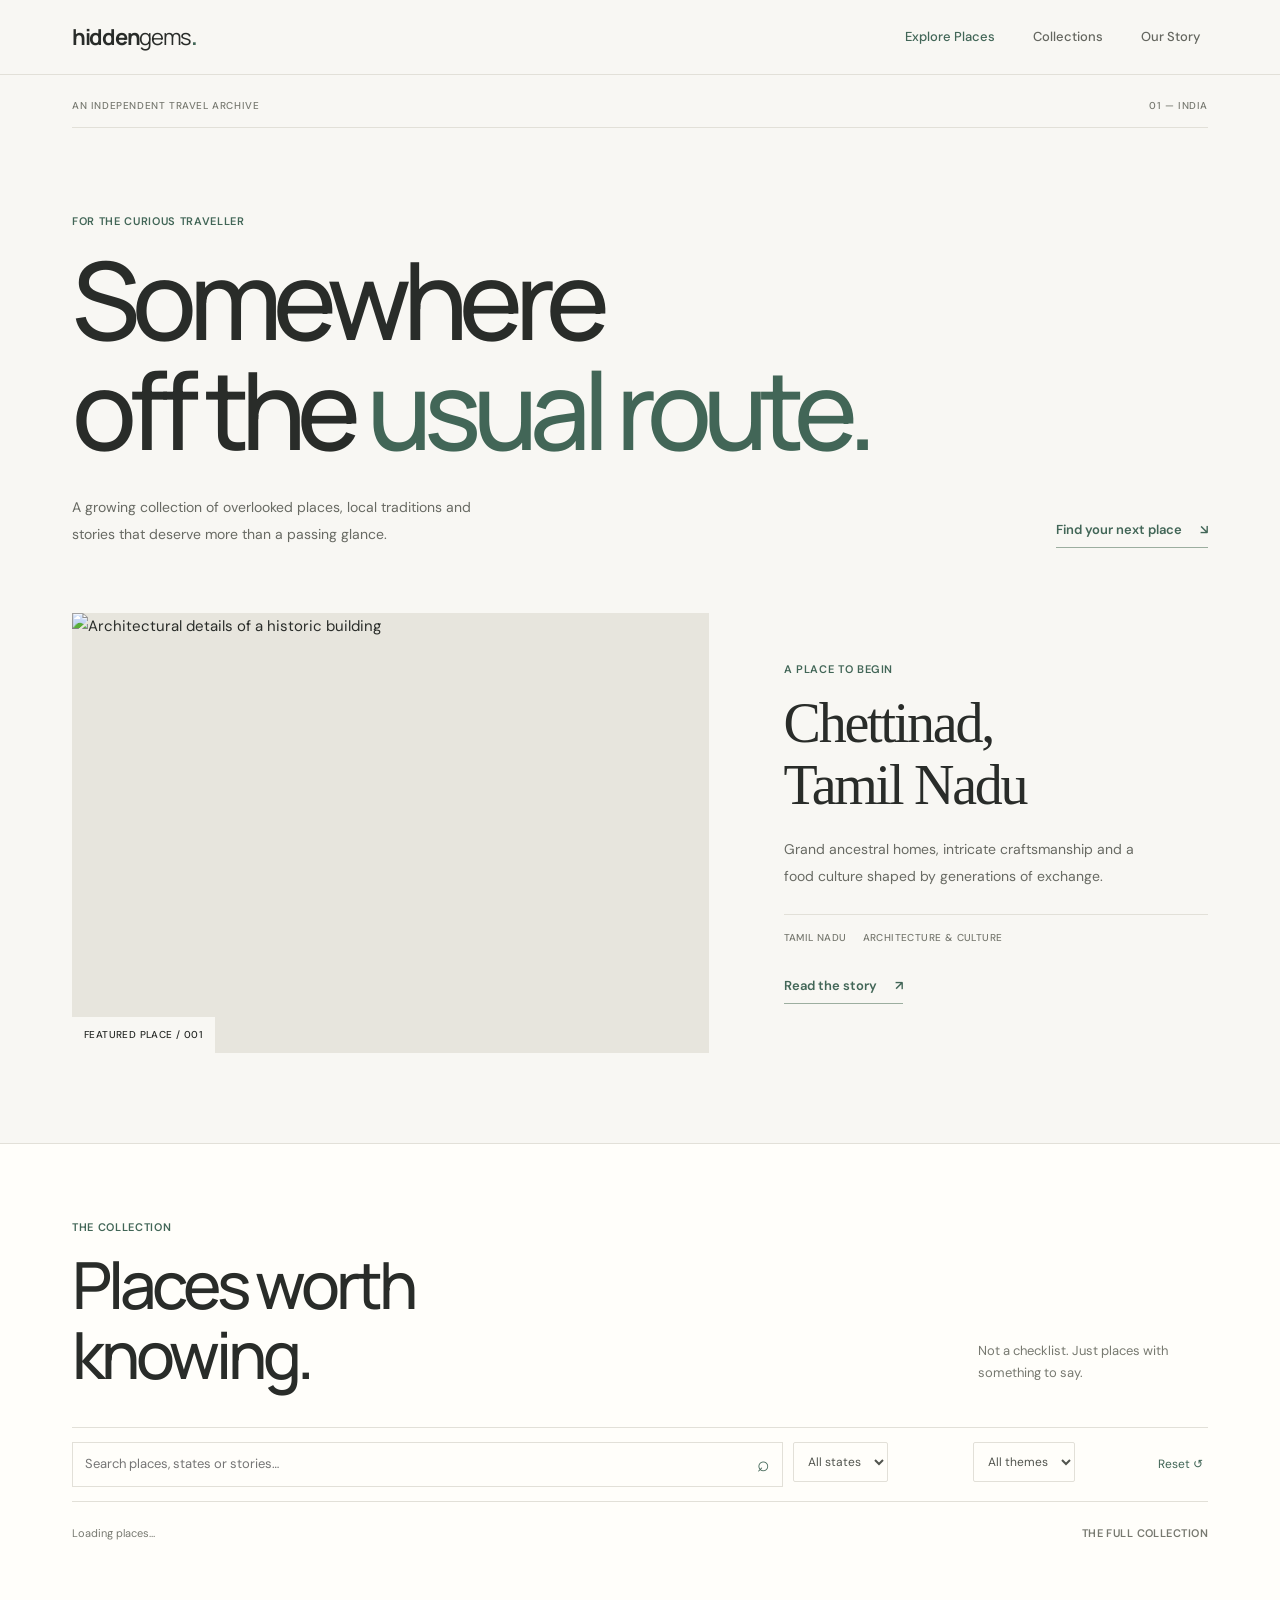
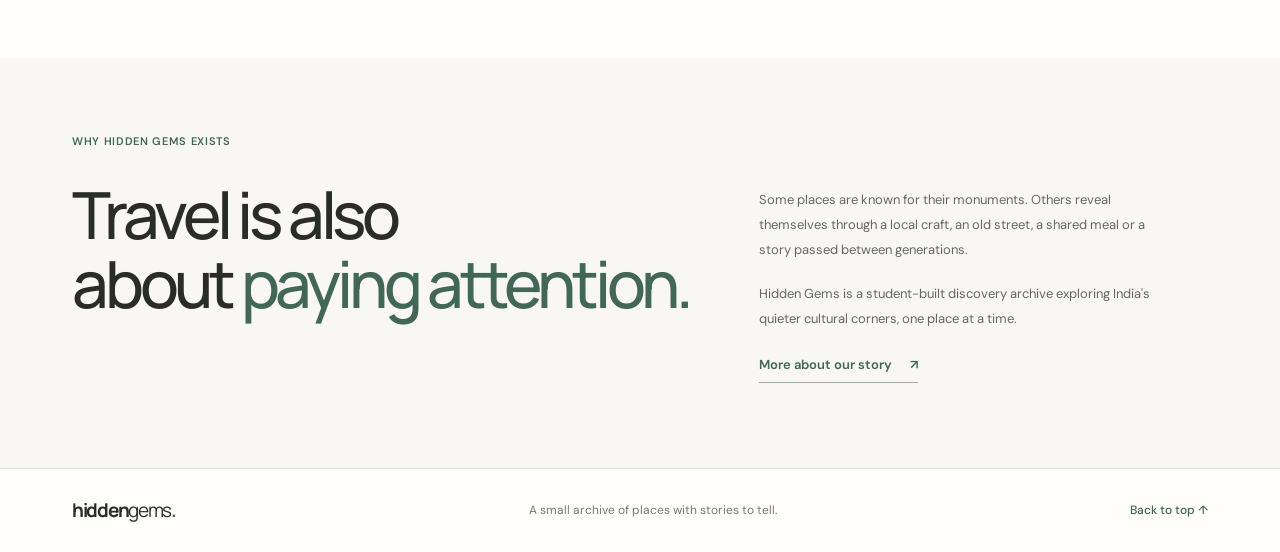
==== index.html @ 01dba29a "Initial commit" ====
<!DOCTYPE html>
<html lang="en">

<head>
    <meta charset="UTF-8">
    <meta name="viewport" content="width=device-width, initial-scale=1">
    <meta name="theme-color" content="#f7f7f4">

    <title>Hidden Gems — Places Worth Finding</title>
    <meta name="description" content="Discover lesser-known destinations, local traditions and cultural stories across India.">

    <!-- Bootstrap -->
    <link href="https://cdn.jsdelivr.net/npm/bootstrap@5.3.3/dist/css/bootstrap.min.css" rel="stylesheet">

    <!-- Fonts -->
    <link rel="preconnect" href="https://fonts.googleapis.com">
    <link rel="preconnect" href="https://fonts.gstatic.com" crossorigin>
    <link href="https://fonts.googleapis.com/css2?family=DM+Sans:wght@400;500;600;700&family=Manrope:wght@400;500;600;700;800&display=swap" rel="stylesheet">

    <!-- Custom CSS -->
    <link rel="stylesheet" href="style.css">
</head>

<body id="top">

    <!-- NAVBAR -->
    <header class="site-header">
        <nav class="navbar navbar-expand-lg">
            <div class="container site-container">

                <a class="navbar-brand" href="index.html" aria-label="Hidden Gems home">
          hidden<span>gems</span><i>.</i>
        </a>

                <button class="navbar-toggler" type="button" data-bs-toggle="collapse" data-bs-target="#mainNav" aria-controls="mainNav" aria-expanded="false" aria-label="Toggle navigation">

          <span class="navbar-toggler-icon"></span>
        </button>

                <div class="collapse navbar-collapse" id="mainNav">
                    <div class="navbar-nav ms-auto align-items-lg-center">

                        <a class="nav-link active" href="index.html" aria-current="page">
              Explore Places
            </a>

                        <a class="nav-link" href="collections.html">
              Collections
            </a>

                        <a class="nav-link" href="story.html">
              Our Story
            </a>

                    </div>
                </div>

            </div>
        </nav>
    </header>


    <main>

        <!-- HERO SECTION -->
        <section class="intro-section">
            <div class="container site-container">

                <div class="intro-topline">
                    <span>AN INDEPENDENT TRAVEL ARCHIVE</span>
                    <span>01 — INDIA</span>
                </div>

                <div class="intro-copy">

                    <p class="eyebrow">For the curious traveller</p>

                    <h1>
                        Somewhere<br> off the <span>usual route.</span>
                    </h1>

                    <div class="intro-bottom">

                        <p>
                            A growing collection of overlooked places, local traditions and stories that deserve more than a passing glance.
                        </p>

                        <a class="text-link" href="#explore">
              Find your next place
              <span aria-hidden="true">↘</span>
            </a>

                    </div>
                </div>

            </div>
        </section>


        <!-- FEATURED DESTINATION -->
        <section class="feature-section" aria-labelledby="featureHeading">
            <div class="container site-container">

                <div class="feature-layout">

                    <a href="#explore" class="feature-image-link" id="featureLink" aria-label="Read the featured destination story">

                        <img src="https://images.unsplash.com/photo-1518005020951-eccb494ad742?auto=format&fit=crop&w=1400&q=85" alt="Architectural details of a historic building" class="feature-image" id="featureImage">

                        <span class="image-index">
              FEATURED PLACE / 001
            </span>

                    </a>

                    <div class="feature-info">

                        <p class="eyebrow">A place to begin</p>

                        <h2 id="featureHeading">
                            Chettinad,<br> Tamil Nadu
                        </h2>

                        <p id="featureDescription">
                            Grand ancestral homes, intricate craftsmanship and a food culture shaped by generations of exchange.
                        </p>

                        <div class="feature-meta">
                            <span id="featureState">TAMIL NADU</span>
                            <span id="featureCategory">ARCHITECTURE &amp; CULTURE</span>
                        </div>

                        <button class="text-link feature-button" id="featureExploreBtn" type="button">

              Read the story
              <span aria-hidden="true">↗</span>

            </button>

                    </div>

                </div>

            </div>
        </section>


        <!-- EXPLORE PLACES -->
        <section class="explore-section" id="explore">
            <div class="container site-container">

                <div class="section-heading">

                    <div>
                        <p class="eyebrow">The collection</p>

                        <h2>
                            Places worth<br> knowing.
                        </h2>
                    </div>

                    <p class="section-aside">
                        Not a checklist. Just places with something to say.
                    </p>

                </div>


                <!-- SEARCH AND FILTERS -->
                <div class="filter-bar" aria-label="Filter destinations">

                    <div class="search-wrap">

                        <label class="visually-hidden" for="searchInput">
              Search destinations
            </label>

                        <input type="search" id="searchInput" placeholder="Search places, states or stories…" autocomplete="off">

                        <span aria-hidden="true">⌕</span>

                    </div>


                    <div>
                        <label class="visually-hidden" for="stateFilter">
              Filter by state
            </label>

                        <select id="stateFilter">
              <option value="">All states</option>
            </select>
                    </div>


                    <div>
                        <label class="visually-hidden" for="categoryFilter">
              Filter by category
            </label>

                        <select id="categoryFilter">
              <option value="">All themes</option>
            </select>
                    </div>


                    <button type="button" class="reset-button" id="resetFiltersBtn">

            Reset ↺

          </button>

                </div>


                <!-- RESULTS INFORMATION -->
                <div class="results-line">

                    <p id="resultsCount" aria-live="polite">
                        Loading places…
                    </p>

                    <p id="viewLabel">
                        THE FULL COLLECTION
                    </p>

                </div>


                <!-- DESTINATION CARDS ARE GENERATED BY JAVASCRIPT -->
                <div class="destination-grid" id="destinationGrid" aria-live="polite">
                </div>


                <!-- EMPTY SEARCH RESULTS -->
                <div class="empty-state" id="emptyState" hidden>

                    <p class="eyebrow">Nothing found</p>

                    <h3>Try another route.</h3>

                    <p>
                        Change your search or clear the filters to see more places.
                    </p>

                    <button type="button" class="text-link" id="emptyResetBtn">

            Show all places
            <span aria-hidden="true">↗</span>

          </button>

                </div>

            </div>
        </section>


        <!-- ABOUT THE PROJECT -->
        <section class="note-section" id="about">
            <div class="container site-container">

                <p class="eyebrow">Why Hidden Gems exists</p>

                <div class="note-layout">

                    <h2>
                        Travel is also<br> about <span>paying attention.</span>
                    </h2>

                    <div class="note-copy">

                        <p>
                            Some places are known for their monuments. Others reveal themselves through a local craft, an old street, a shared meal or a story passed between generations.
                        </p>

                        <p>
                            Hidden Gems is a student-built discovery archive exploring India's quieter cultural corners, one place at a time.
                        </p>

                        <a class="text-link" href="story.html">
              More about our story
              <span aria-hidden="true">↗</span>
            </a>

                    </div>

                </div>

            </div>
        </section>

    </main>


    <!-- FOOTER -->
    <footer class="site-footer">
        <div class="container site-container">

            <a class="navbar-brand" href="index.html">
        hidden<span>gems</span><i>.</i>
      </a>

            <p>
                A small archive of places with stories to tell.
            </p>

            <a href="#top" class="back-top">
        Back to top ↑
      </a>

        </div>
    </footer>


    <!-- DESTINATION STORY MODAL -->
    <div class="modal fade" id="storyModal" tabindex="-1" aria-labelledby="storyTitle" aria-hidden="true">

        <div class="modal-dialog modal-lg modal-dialog-centered modal-dialog-scrollable">

            <div class="modal-content story-modal">

                <div class="modal-header">

                    <span class="eyebrow">A closer look</span>

                    <button type="button" class="btn-close" data-bs-dismiss="modal" aria-label="Close">
          </button>

                </div>

                <div class="modal-body" id="storyModalBody">
                    <!-- Story content is inserted by script.js -->
                </div>

            </div>

        </div>

    </div>


    <!-- BOOTSTRAP JAVASCRIPT -->
    <script src="https://cdn.jsdelivr.net/npm/bootstrap@5.3.3/dist/js/bootstrap.bundle.min.js"></script>

    <!-- CUSTOM JAVASCRIPT -->
    <script src="script.js"></script>

</body>

</html>
---- style.css ----
:root {
    --paper: #f8f7f3;
    --white: #fffefa;
    --ink: #292c29;
    --muted: #777970;
    --line: #e2e0d8;
    --accent: #426657;
    --accent-light: #e8eee8;
    --serif: Georgia, "Times New Roman", serif;
    --sans: "DM Sans", Arial, sans-serif;
    --display: "Manrope", Arial, sans-serif;
}

* {
    box-sizing: border-box;
}

html {
    scroll-behavior: smooth;
    scroll-padding-top: 80px;
}

body {
    margin: 0;
    background: var(--paper);
    color: var(--ink);
    font-family: var(--sans);
    font-size: 15px;
    line-height: 1.75;
    -webkit-font-smoothing: antialiased;
}

a {
    color: inherit;
    text-decoration: none;
}

button,
input,
select {
    font: inherit;
}

button {
    color: inherit;
}

.site-container {
    max-width: 1160px;
}


/* Navigation */

.site-header {
    background: var(--paper);
    border-bottom: 1px solid var(--line);
}

.navbar {
    min-height: 74px;
    padding: 12px 0;
}

.navbar-brand {
    color: var(--ink);
    font-family: var(--display);
    font-size: 22px;
    font-weight: 700;
    letter-spacing: -1.3px;
}

.navbar-brand span {
    font-weight: 400;
}

.navbar-brand i {
    color: var(--accent);
    font-style: normal;
}

.navbar-nav {
    gap: 22px;
}

.nav-link {
    color: #64665f;
    font-size: 13px;
    font-weight: 500;
    transition: color 180ms ease;
}

.nav-link:hover,
.nav-link:focus,
.navbar-nav .nav-link.active {
    color: var(--accent);
}

.navbar-toggler {
    border: 1px solid var(--line);
    border-radius: 3px;
}

.navbar-toggler:focus {
    box-shadow: 0 0 0 2px var(--accent-light);
}


/* Small section labels */

.eyebrow {
    margin-bottom: 15px;
    color: var(--accent);
    font-size: 11px;
    font-weight: 600;
    letter-spacing: 0.06em;
    line-height: 1.5;
    text-transform: uppercase;
}

.intro-topline,
.note-footer {
    display: flex;
    justify-content: space-between;
    gap: 20px;
    padding-bottom: 12px;
    border-bottom: 1px solid var(--line);
    color: var(--muted);
    font-size: 10px;
    font-weight: 500;
    letter-spacing: 0.06em;
}


/* Home page intro */

.intro-section {
    padding: 22px 0 65px;
}

.intro-copy {
    padding-top: clamp(45px, 7vw, 85px);
}

.intro-copy h1 {
    max-width: 1000px;
    margin: 0;
    font-family: var(--display);
    font-size: clamp(52px, 8.8vw, 108px);
    font-weight: 500;
    letter-spacing: -0.075em;
    line-height: 1.02;
}

.intro-copy h1 span,
.collection-hero h1 span,
.story-hero h1 span {
    color: var(--accent);
}

.intro-bottom {
    display: flex;
    align-items: end;
    justify-content: space-between;
    gap: 32px;
    margin-top: 30px;
}

.intro-bottom p {
    max-width: 410px;
    margin: 0;
    color: #686a63;
    font-size: 14px;
    line-height: 1.9;
}


/* Underlined text links */

.text-link {
    display: inline-flex;
    align-items: center;
    justify-content: space-between;
    gap: 18px;
    width: fit-content;
    padding: 0 0 5px;
    border: 0;
    border-bottom: 1px solid #9cae9f;
    background: transparent;
    color: var(--accent);
    font-size: 13px;
    font-weight: 600;
    cursor: pointer;
    transition: gap 180ms ease, color 180ms ease;
}

.text-link:hover {
    gap: 24px;
    color: var(--ink);
}


/* Featured destination */

.feature-section {
    padding: 0 0 90px;
}

.feature-layout {
    display: grid;
    grid-template-columns: 1.2fr 0.8fr;
    align-items: center;
    gap: clamp(30px, 6vw, 75px);
}

.feature-image-link {
    position: relative;
    display: block;
    overflow: hidden;
    background: #e7e5dd;
}

.feature-image {
    display: block;
    width: 100%;
    height: 440px;
    object-fit: cover;
    transition: transform 450ms ease;
}

.feature-image-link:hover .feature-image {
    transform: scale(1.025);
}

.image-index {
    position: absolute;
    bottom: 0;
    left: 0;
    padding: 9px 12px;
    background: var(--paper);
    color: var(--ink);
    font-size: 10px;
    font-weight: 500;
    letter-spacing: 0.04em;
}

.feature-info {
    padding: 15px 0;
}

.feature-info h2 {
    margin: 0 0 20px;
    font-family: var(--serif);
    font-size: clamp(38px, 4.5vw, 56px);
    font-weight: 400;
    letter-spacing: -0.04em;
    line-height: 1.1;
}

.feature-info>p:not(.eyebrow) {
    max-width: 360px;
    margin-bottom: 25px;
    color: #686a63;
    font-size: 14px;
    line-height: 1.9;
}

.feature-meta {
    display: flex;
    flex-wrap: wrap;
    gap: 10px 16px;
    margin-bottom: 25px;
    padding-top: 14px;
    border-top: 1px solid var(--line);
    color: var(--muted);
    font-size: 10px;
    font-weight: 500;
    letter-spacing: 0.04em;
}


/* Destination list */

.explore-section {
    padding: 75px 0 90px;
    border-top: 1px solid var(--line);
    background: var(--white);
}

.section-heading {
    display: flex;
    align-items: end;
    justify-content: space-between;
    gap: 25px;
    margin-bottom: 38px;
}

.section-heading h2,
.note-layout h2 {
    margin: 0;
    font-family: var(--display);
    font-size: clamp(40px, 5.8vw, 65px);
    font-weight: 500;
    letter-spacing: -0.065em;
    line-height: 1.07;
}

.section-aside {
    max-width: 230px;
    margin: 0 0 5px;
    color: var(--muted);
    font-size: 13px;
    line-height: 1.7;
}


/* Search and filters */

.filter-bar {
    display: grid;
    grid-template-columns: minmax(200px, 1fr) 170px 170px auto;
    gap: 10px;
    padding: 14px 0;
    border-top: 1px solid var(--line);
    border-bottom: 1px solid var(--line);
}

.search-wrap {
    display: flex;
    align-items: center;
    gap: 10px;
    padding: 0 12px;
    border: 1px solid var(--line);
    background: var(--white);
}

.search-wrap:focus-within {
    border-color: var(--accent);
}

.search-wrap input {
    width: 100%;
    min-width: 0;
    padding: 10px 0;
    border: 0;
    outline: 0;
    background: transparent;
    color: var(--ink);
    font-size: 13px;
}

.search-wrap span {
    color: var(--accent);
    font-size: 21px;
}

.filter-bar select {
    min-width: 0;
    padding: 10px;
    border: 1px solid var(--line);
    border-radius: 2px;
    background-color: var(--white);
    color: #51544e;
    font-size: 12px;
}

.reset-button {
    padding: 9px 5px;
    border: 0;
    background: transparent;
    color: var(--accent);
    font-size: 12px;
    cursor: pointer;
}

.reset-button:hover {
    color: var(--ink);
}


/* Results */

.results-line {
    display: flex;
    justify-content: space-between;
    gap: 15px;
    margin: 22px 0 25px;
    color: var(--muted);
    font-size: 11px;
}

.results-line p {
    margin: 0;
}

#viewLabel {
    font-weight: 600;
    letter-spacing: 0.04em;
}


/* Destination items */

.destination-grid {
    display: grid;
    grid-template-columns: repeat(3, minmax(0, 1fr));
    column-gap: 24px;
    row-gap: 42px;
}

.destination-item {
    min-width: 0;
}

.destination-image-wrap {
    position: relative;
    overflow: hidden;
    background: #e7e5dd;
}

.destination-image {
    display: block;
    width: 100%;
    aspect-ratio: 4 / 3;
    object-fit: cover;
    transition: transform 400ms ease;
}

.destination-item:hover .destination-image {
    transform: scale(1.025);
}

.save-button {
    position: absolute;
    top: 10px;
    right: 10px;
    display: grid;
    width: 34px;
    height: 34px;
    place-items: center;
    border: 1px solid rgba(41, 44, 41, 0.15);
    border-radius: 50%;
    background: var(--paper);
    color: var(--ink);
    font-size: 19px;
    cursor: pointer;
}

.save-button.is-saved {
    background: var(--accent);
    color: var(--white);
}

.destination-details {
    padding-top: 14px;
}

.destination-topline {
    display: flex;
    justify-content: space-between;
    gap: 10px;
    margin-bottom: 8px;
    color: var(--muted);
    font-size: 10px;
    font-weight: 500;
    letter-spacing: 0.04em;
}

.destination-details h3 {
    margin: 0 0 8px;
    font-family: var(--serif);
    font-size: 28px;
    font-weight: 400;
    letter-spacing: -0.035em;
    line-height: 1.2;
}

.destination-details h3 button {
    padding: 0;
    border: 0;
    background: transparent;
    color: var(--ink);
    text-align: left;
    cursor: pointer;
}

.destination-details h3 button:hover {
    color: var(--accent);
}

.destination-details>p {
    margin: 0 0 14px;
    color: #6a6c65;
    font-size: 13px;
    line-height: 1.8;
}

.read-link {
    font-size: 12px;
}


/* Empty state */

.empty-state {
    padding: 65px 15px;
    border-top: 1px solid var(--line);
    text-align: center;
}

.empty-state h3 {
    font-family: var(--serif);
    font-size: 34px;
    font-weight: 400;
}

.empty-state>p:not(.eyebrow) {
    color: var(--muted);
    font-size: 13px;
}

.empty-state .text-link {
    margin: 12px auto 0;
}


/* Home page about section */

.note-section {
    padding: 75px 0 25px;
}

.note-layout {
    display: grid;
    grid-template-columns: 1fr 0.7fr;
    gap: 45px;
    padding: 15px 0 60px;
}

.note-layout h2 span {
    color: var(--accent);
}

.note-copy {
    max-width: 420px;
    padding-top: 7px;
}

.note-copy p {
    margin-bottom: 18px;
    color: #666961;
    font-size: 13px;
    line-height: 1.95;
}

.note-copy .text-link {
    margin-top: 5px;
}

.note-footer {
    padding: 16px 0;
    border-top: 1px solid var(--line);
    border-bottom: 0;
}


/* Footer */

.site-footer {
    padding: 25px 0;
    border-top: 1px solid var(--line);
    background: var(--white);
}

.site-footer .site-container {
    display: flex;
    align-items: center;
    justify-content: space-between;
    gap: 20px;
}

.site-footer .navbar-brand {
    font-size: 19px;
}

.site-footer p {
    margin: 0;
    color: var(--muted);
    font-size: 12px;
}

.back-top {
    color: var(--accent);
    font-size: 12px;
    font-weight: 500;
}


/* Story modal */

.story-modal {
    border: 0;
    border-radius: 3px;
    background: var(--paper);
}

.story-modal .modal-header {
    align-items: center;
    padding: 20px 24px;
    border-bottom: 1px solid var(--line);
}

.story-modal .modal-header .eyebrow {
    margin: 0;
}

.story-modal .modal-body {
    padding: 24px;
}

.story-modal-image {
    display: block;
    width: 100%;
    max-height: 360px;
    margin-bottom: 26px;
    object-fit: cover;
}

.story-modal h2 {
    margin-bottom: 12px;
    font-family: var(--serif);
    font-size: clamp(35px, 6vw, 52px);
    font-weight: 400;
    letter-spacing: -0.04em;
    line-height: 1.1;
}

.story-location {
    margin-bottom: 23px;
    color: var(--accent);
    font-size: 11px;
    font-weight: 600;
    letter-spacing: 0.06em;
    text-transform: uppercase;
}

.story-text {
    max-width: 650px;
    color: #565a53;
    font-size: 14px;
    line-height: 2;
}

.story-fact {
    margin-top: 25px;
    padding: 16px 0;
    border-top: 1px solid var(--line);
    border-bottom: 1px solid var(--line);
    font-size: 13px;
    line-height: 1.8;
}

.modal-save {
    margin-top: 22px;
}


/* Keyboard focus */

:focus-visible {
    outline: 2px solid var(--accent);
    outline-offset: 4px;
}


/* Tablet */

@media (max-width: 991px) {
    .navbar-nav {
        align-items: flex-start !important;
        gap: 5px;
        padding-top: 15px;
    }
    .feature-layout {
        grid-template-columns: 1fr 0.8fr;
        gap: 30px;
    }
    .feature-image {
        height: 370px;
    }
    .filter-bar {
        grid-template-columns: 1fr 1fr;
    }
    .search-wrap {
        grid-column: 1 / -1;
    }
    .destination-grid {
        grid-template-columns: repeat(2, minmax(0, 1fr));
        column-gap: 20px;
        row-gap: 35px;
    }
}


/* Mobile */

@media (max-width: 600px) {
    .navbar {
        min-height: 65px;
    }
    .intro-section {
        padding-bottom: 45px;
    }
    .intro-topline {
        font-size: 8px;
    }
    .intro-copy {
        padding-top: 55px;
    }
    .intro-copy h1 {
        font-size: clamp(47px, 12.5vw, 70px);
    }
    .intro-bottom {
        align-items: flex-start;
        flex-direction: column;
        gap: 20px;
    }
    .feature-section {
        padding-bottom: 55px;
    }
    .feature-layout {
        grid-template-columns: 1fr;
        gap: 24px;
    }
    .feature-image {
        height: 285px;
    }
    .feature-info {
        padding: 0;
    }
    .feature-info h2 {
        font-size: 42px;
    }
    .explore-section {
        padding: 55px 0 65px;
    }
    .section-heading {
        align-items: flex-start;
        flex-direction: column;
        gap: 13px;
        margin-bottom: 28px;
    }
    .section-heading h2,
    .note-layout h2 {
        font-size: 46px;
    }
    .section-aside {
        max-width: 280px;
    }
    .filter-bar {
        grid-template-columns: 1fr;
        gap: 9px;
    }
    .search-wrap {
        grid-column: auto;
        min-height: 43px;
    }
    .filter-bar select {
        min-height: 42px;
    }
    .reset-button {
        justify-self: start;
    }
    .destination-grid {
        grid-template-columns: 1fr;
        row-gap: 32px;
    }
    .destination-image {
        aspect-ratio: 5 / 3;
    }
    .destination-details h3 {
        font-size: 29px;
    }
    .note-section {
        padding-top: 55px;
    }
    .note-layout {
        grid-template-columns: 1fr;
        gap: 22px;
        padding-bottom: 42px;
    }
    .site-footer .site-container {
        align-items: flex-start;
        flex-direction: column;
        gap: 8px;
    }
    .note-footer {
        font-size: 8px;
    }
    .story-modal .modal-body {
        padding: 17px;
    }
}


/* Respect reduced-motion preferences */

@media (prefers-reduced-motion: reduce) {
    *,
    *::before,
    *::after {
        scroll-behavior: auto !important;
        transition-duration: 0.01ms !important;
        animation-duration: 0.01ms !important;
    }
}
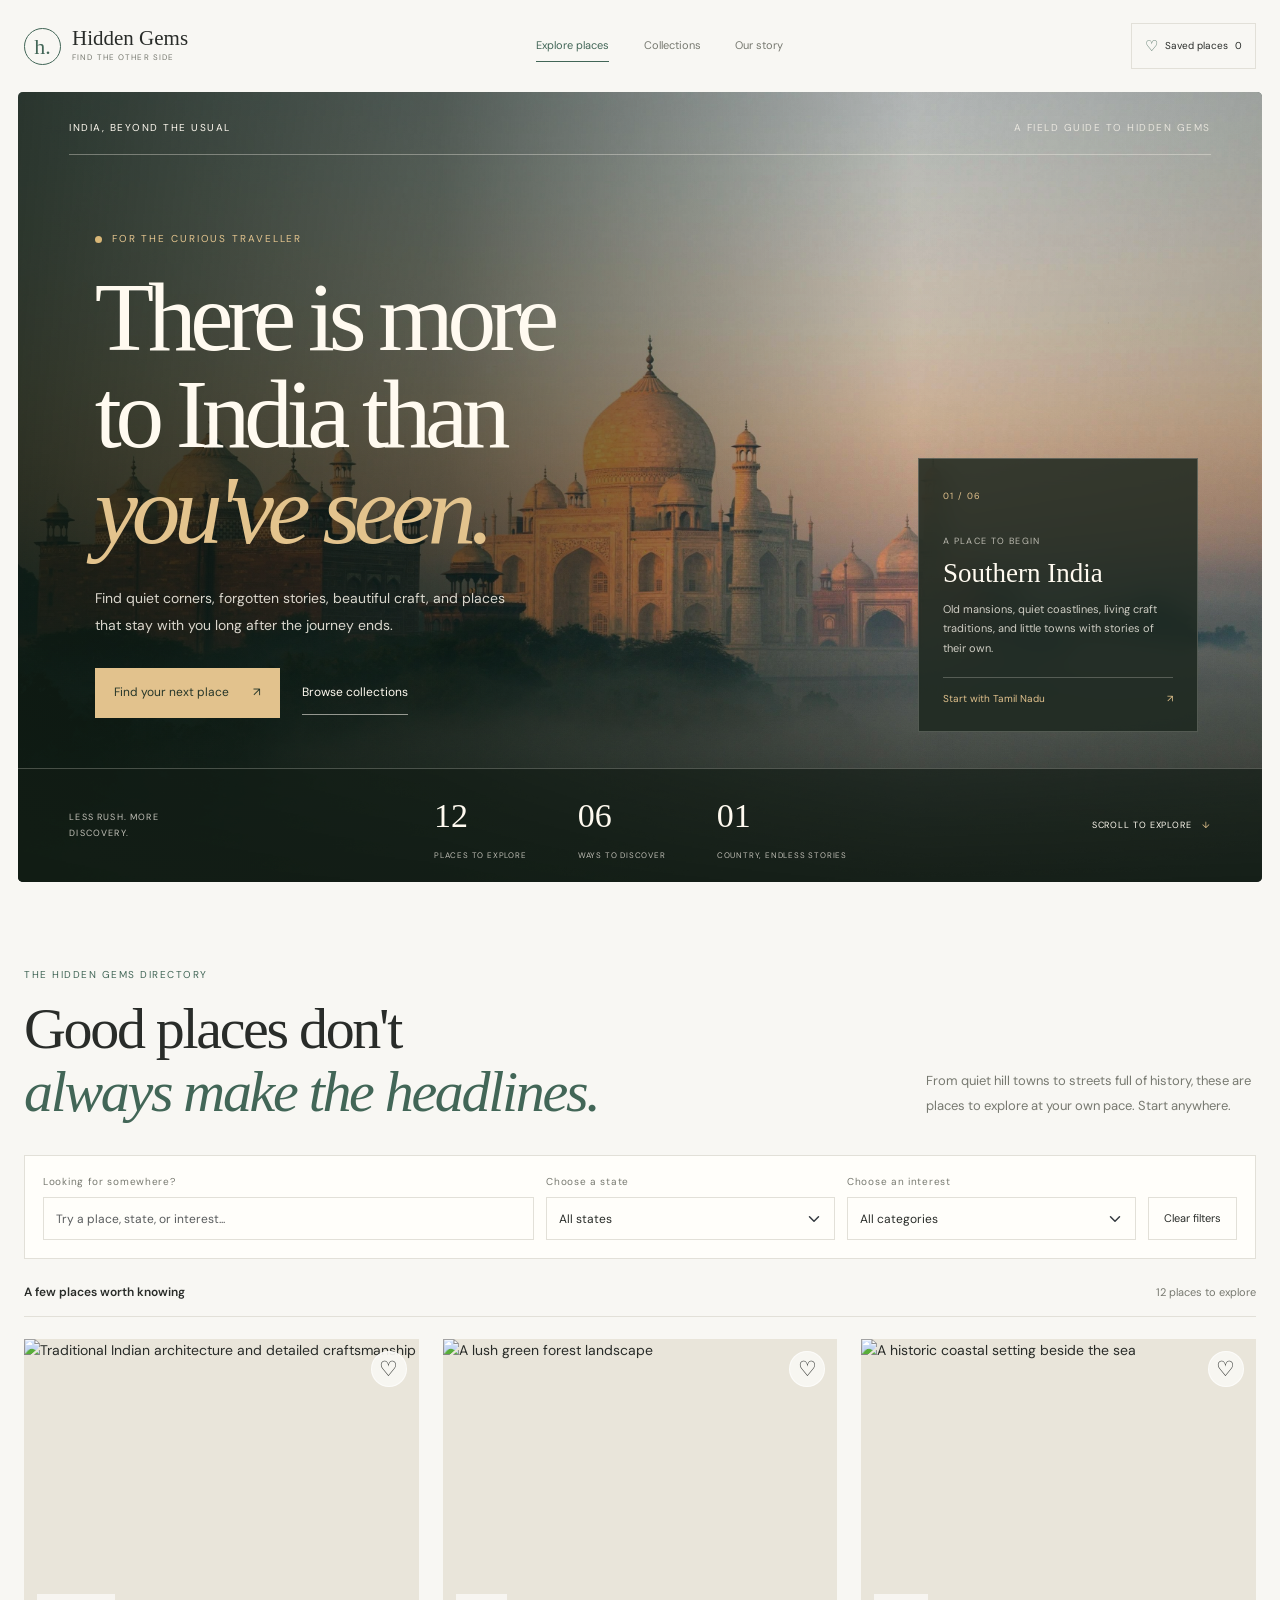
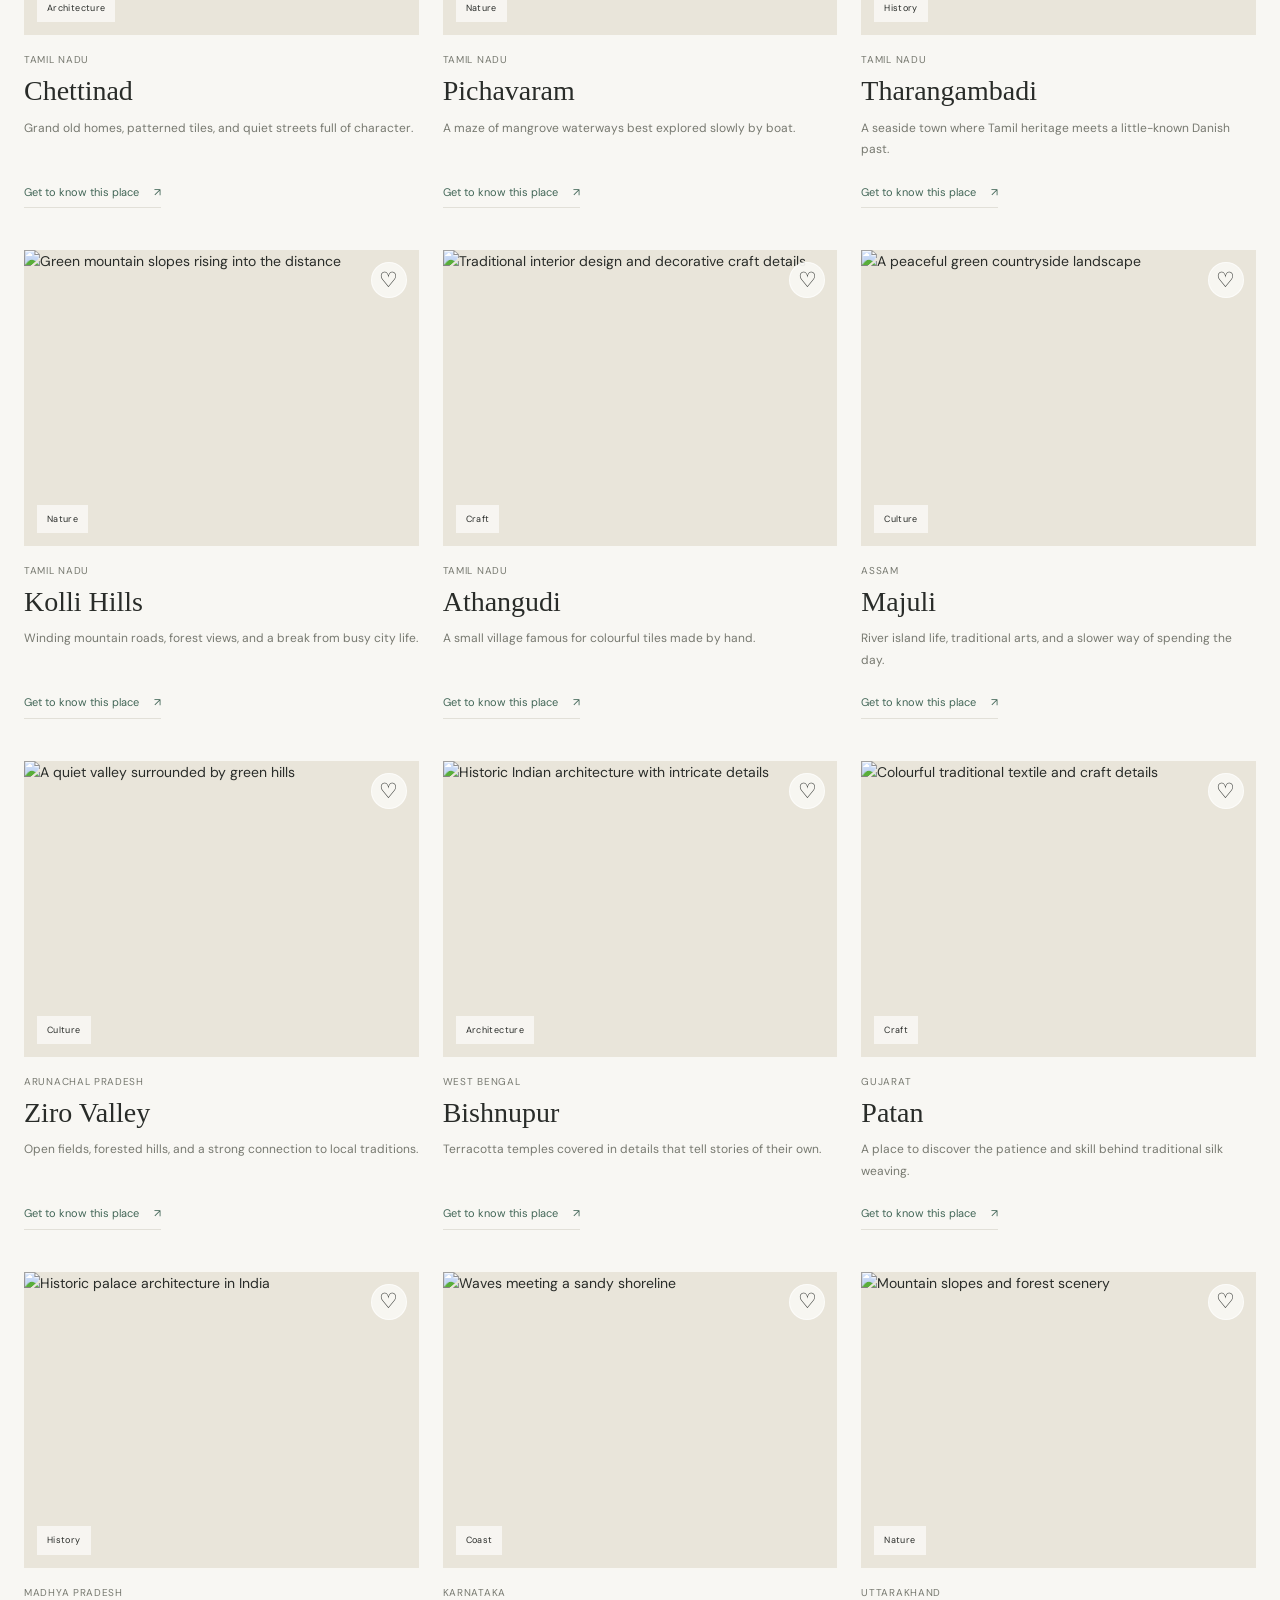
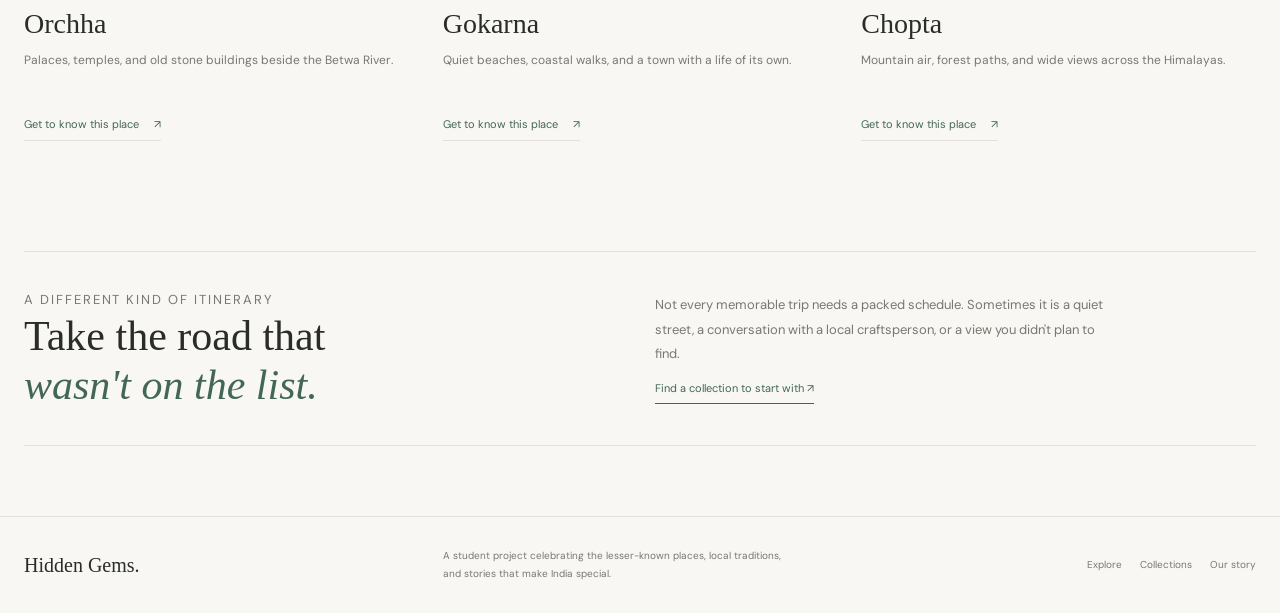
==== commit da90d1c9: "changed ui" ====
--- a/index.html
+++ b/index.html
@@ -3,347 +3,1359 @@
 
 <head>
     <meta charset="UTF-8">
-    <meta name="viewport" content="width=device-width, initial-scale=1">
-    <meta name="theme-color" content="#f7f7f4">
-
-    <title>Hidden Gems — Places Worth Finding</title>
-    <meta name="description" content="Discover lesser-known destinations, local traditions and cultural stories across India.">
-
-    <!-- Bootstrap -->
-    <link href="https://cdn.jsdelivr.net/npm/bootstrap@5.3.3/dist/css/bootstrap.min.css" rel="stylesheet">
-
-    <!-- Fonts -->
+    <meta name="viewport" content="width=device-width, initial-scale=1.0">
+
+    <title>Hidden Gems | Find the Other Side of India</title>
+
+    <meta name="description" content="Discover lesser-known destinations across India, from quiet coastal towns and heritage streets to beautiful landscapes and traditional crafts.">
+
+    <meta name="theme-color" content="#f8f7f3">
+
     <link rel="preconnect" href="https://fonts.googleapis.com">
     <link rel="preconnect" href="https://fonts.gstatic.com" crossorigin>
-    <link href="https://fonts.googleapis.com/css2?family=DM+Sans:wght@400;500;600;700&family=Manrope:wght@400;500;600;700;800&display=swap" rel="stylesheet">
-
-    <!-- Custom CSS -->
+
+    <link href="https://fonts.googleapis.com/css2?family=DM+Sans:wght@400;500;600;700&family=Manrope:wght@400;500;600;700&display=swap" rel="stylesheet">
+
+    <link href="https://cdn.jsdelivr.net/npm/bootstrap@5.3.3/dist/css/bootstrap.min.css" rel="stylesheet">
+
     <link rel="stylesheet" href="style.css">
+
+    <style>
+        /* ===== PAGE FOUNDATION ===== */
+        
+        html {
+            scroll-behavior: smooth;
+            scroll-padding-top: 90px;
+        }
+        
+        body {
+            margin: 0;
+            background: var(--paper, #f8f7f3);
+            color: var(--ink, #292c29);
+            font-family: "DM Sans", Arial, sans-serif;
+        }
+        
+        a {
+            color: inherit;
+        }
+        
+        .site-shell {
+            width: min(1380px, calc(100% - 48px));
+            margin: 0 auto;
+        }
+        /* ===== NAVIGATION ===== */
+        
+        .site-nav {
+            position: relative;
+            z-index: 20;
+            padding: 23px 0;
+            background: var(--paper, #f8f7f3);
+        }
+        
+        .nav-inner {
+            display: flex;
+            justify-content: space-between;
+            align-items: center;
+            gap: 25px;
+        }
+        
+        .brand-mark {
+            display: inline-flex;
+            align-items: center;
+            gap: 11px;
+            color: var(--ink, #292c29);
+            text-decoration: none;
+            flex-shrink: 0;
+        }
+        
+        .brand-symbol {
+            display: grid;
+            place-items: center;
+            width: 37px;
+            height: 37px;
+            border: 1px solid var(--accent, #426657);
+            border-radius: 50%;
+            color: var(--accent, #426657);
+            font-family: Georgia, serif;
+            font-size: 22px;
+        }
+        
+        .brand-copy {
+            display: flex;
+            flex-direction: column;
+            gap: 2px;
+        }
+        
+        .brand-name {
+            font-family: Georgia, "Times New Roman", serif;
+            font-size: 21px;
+            line-height: 1;
+        }
+        
+        .brand-tagline {
+            color: var(--muted, #777970);
+            font-size: 8px;
+            letter-spacing: 0.14em;
+            text-transform: uppercase;
+        }
+        
+        .nav-links {
+            display: flex;
+            align-items: center;
+            gap: clamp(15px, 2.7vw, 37px);
+        }
+        
+        .nav-links a {
+            padding: 7px 0;
+            color: var(--muted, #777970);
+            font-size: 11px;
+            text-decoration: none;
+            transition: color 0.2s ease;
+        }
+        
+        .nav-links a:hover,
+        .nav-links a.active {
+            color: var(--accent, #426657);
+        }
+        
+        .nav-links a.active {
+            border-bottom: 1px solid var(--accent, #426657);
+        }
+        
+        .nav-saved {
+            display: inline-flex;
+            align-items: center;
+            gap: 7px;
+            padding: 10px 13px;
+            border: 1px solid var(--line, #e2e0d8);
+            background: transparent;
+            color: var(--ink, #292c29);
+            font: inherit;
+            font-size: 10px;
+            white-space: nowrap;
+            cursor: pointer;
+            transition: border-color 0.2s ease, background 0.2s ease;
+        }
+        
+        .nav-saved:hover,
+        .nav-saved.active {
+            border-color: var(--accent, #426657);
+            background: var(--accent-light, #e8eee8);
+        }
+        
+        .saved-heart {
+            color: var(--accent, #426657);
+            font-size: 15px;
+        }
+        /* ===== HERO ===== */
+        
+        .home-hero {
+            position: relative;
+            min-height: min(790px, calc(100svh - 85px));
+            min-height: max(650px, min(790px, calc(100svh - 85px)));
+            overflow: hidden;
+            isolation: isolate;
+            display: flex;
+            align-items: center;
+            padding: 110px clamp(28px, 6vw, 90px) 155px;
+            margin: 0 auto 85px;
+            width: min(1600px, calc(100% - 36px));
+            color: #fffaf0;
+            background: #283a2d;
+            border-radius: 5px;
+        }
+        
+        .hero-photo,
+        .hero-shade {
+            position: absolute;
+            inset: 0;
+            z-index: -1;
+        }
+        
+        .hero-photo {
+            background-image: url("images/hidden-gems-hero.jpg");
+            background-position: center 48%;
+            background-size: cover;
+            transform: scale(1.015);
+            animation: hero-arrive 1.2s ease-out both;
+        }
+        
+        .hero-shade {
+            background: linear-gradient( 90deg, rgba(16, 29, 21, 0.86) 0%, rgba(16, 29, 21, 0.66) 34%, rgba(16, 29, 21, 0.17) 72%, rgba(16, 29, 21, 0.28) 100%), linear-gradient( 0deg, rgba(14, 23, 17, 0.83) 0%, transparent 36%, rgba(20, 26, 20, 0.12) 100%);
+        }
+        
+        .hero-topline {
+            position: absolute;
+            top: 28px;
+            left: clamp(24px, 4vw, 58px);
+            right: clamp(24px, 4vw, 58px);
+            display: flex;
+            align-items: center;
+            justify-content: space-between;
+            gap: 18px;
+            padding-bottom: 18px;
+            border-bottom: 1px solid rgba(255, 250, 240, 0.34);
+            font-size: 10px;
+            letter-spacing: 0.15em;
+        }
+        
+        .hero-edition {
+            color: rgba(255, 250, 240, 0.72);
+            text-align: right;
+        }
+        
+        .hero-content {
+            position: relative;
+            z-index: 1;
+            max-width: 650px;
+            padding-top: 20px;
+        }
+        
+        .hero-eyebrow {
+            display: flex;
+            align-items: center;
+            gap: 10px;
+            margin-bottom: 22px;
+            color: #e4c58f;
+            font-size: 10px;
+            letter-spacing: 0.19em;
+        }
+        
+        .hero-dot {
+            width: 7px;
+            height: 7px;
+            border-radius: 50%;
+            background: #d9b777;
+        }
+        
+        .hero-content h1 {
+            margin: 0;
+            font-family: Georgia, "Times New Roman", serif;
+            font-size: clamp(58px, 7.6vw, 108px);
+            font-weight: 400;
+            line-height: 0.99;
+            letter-spacing: -0.065em;
+        }
+        
+        .hero-content h1 em {
+            color: #e3c38d;
+            font-weight: 400;
+        }
+        
+        .hero-description {
+            max-width: 420px;
+            margin: 27px 0 30px;
+            color: rgba(255, 250, 240, 0.84);
+            font-size: 14px;
+            line-height: 1.9;
+        }
+        
+        .hero-actions {
+            display: flex;
+            flex-wrap: wrap;
+            align-items: center;
+            gap: 22px;
+        }
+        
+        .hero-primary,
+        .hero-secondary {
+            display: inline-flex;
+            align-items: center;
+            gap: 24px;
+            text-decoration: none;
+            font-size: 12px;
+            transition: background 0.2s ease, color 0.2s ease;
+        }
+        
+        .hero-primary {
+            padding: 15px 19px;
+            background: #e2c28d;
+            color: #263629;
+        }
+        
+        .hero-primary:hover {
+            background: #f0d9ae;
+            color: #263629;
+        }
+        
+        .hero-secondary {
+            padding: 12px 0;
+            color: #fffaf0;
+            border-bottom: 1px solid rgba(255, 250, 240, 0.55);
+        }
+        
+        .hero-secondary:hover {
+            color: #e2c28d;
+            border-color: #e2c28d;
+        }
+        
+        .hero-note {
+            position: absolute;
+            right: clamp(24px, 5vw, 72px);
+            bottom: 150px;
+            width: min(280px, 27%);
+            padding: 24px;
+            background: rgba(28, 39, 30, 0.84);
+            border: 1px solid rgba(255, 250, 240, 0.22);
+            backdrop-filter: blur(12px);
+        }
+        
+        .hero-note-number,
+        .hero-note-label {
+            font-size: 9px;
+            letter-spacing: 0.15em;
+        }
+        
+        .hero-note-number {
+            color: #e2c28d;
+        }
+        
+        .hero-note-label {
+            margin: 28px 0 9px;
+            color: rgba(255, 250, 240, 0.68);
+        }
+        
+        .hero-note h2 {
+            margin: 0 0 10px;
+            font-family: Georgia, "Times New Roman", serif;
+            font-size: 27px;
+            font-weight: 400;
+        }
+        
+        .hero-note>p:not(.hero-note-label) {
+            margin: 0 0 18px;
+            color: rgba(255, 250, 240, 0.78);
+            font-size: 11px;
+            line-height: 1.8;
+        }
+        
+        .hero-note a {
+            display: flex;
+            justify-content: space-between;
+            gap: 12px;
+            padding-top: 13px;
+            border-top: 1px solid rgba(255, 250, 240, 0.23);
+            color: #e2c28d;
+            font-size: 10px;
+            text-decoration: none;
+        }
+        
+        .hero-bottom {
+            position: absolute;
+            bottom: 0;
+            left: 0;
+            right: 0;
+            min-height: 100px;
+            display: flex;
+            align-items: center;
+            justify-content: space-between;
+            gap: 24px;
+            padding: 20px clamp(24px, 4vw, 58px);
+            background: rgba(18, 28, 21, 0.68);
+            border-top: 1px solid rgba(255, 250, 240, 0.23);
+        }
+        
+        .hero-bottom-note {
+            max-width: 120px;
+            margin: 0;
+            color: rgba(255, 250, 240, 0.75);
+            font-size: 9px;
+            line-height: 1.8;
+            letter-spacing: 0.13em;
+        }
+        
+        .hero-stats {
+            display: flex;
+            align-items: center;
+            gap: clamp(18px, 4vw, 58px);
+        }
+        
+        .hero-stats div {
+            display: flex;
+            flex-direction: column;
+            gap: 6px;
+        }
+        
+        .hero-stats strong {
+            font-family: Georgia, "Times New Roman", serif;
+            font-size: clamp(23px, 3vw, 34px);
+            font-weight: 400;
+        }
+        
+        .hero-stats span {
+            color: rgba(255, 250, 240, 0.72);
+            font-size: 8px;
+            letter-spacing: 0.1em;
+        }
+        
+        .hero-scroll {
+            color: #fffaf0;
+            font-size: 9px;
+            letter-spacing: 0.1em;
+            text-decoration: none;
+            white-space: nowrap;
+        }
+        
+        .hero-scroll span {
+            margin-left: 7px;
+            color: #e2c28d;
+        }
+        
+        @keyframes hero-arrive {
+            from {
+                opacity: 0.65;
+                transform: scale(1.045);
+            }
+            to {
+                opacity: 1;
+                transform: scale(1.015);
+            }
+        }
+        /* ===== EXPLORE SECTION ===== */
+        
+        .explore-section {
+            padding: 0 0 90px;
+            scroll-margin-top: 30px;
+        }
+        
+        .explore-heading {
+            display: flex;
+            justify-content: space-between;
+            align-items: flex-end;
+            gap: 35px;
+            margin: 0 auto 32px;
+        }
+        
+        .section-eyebrow {
+            margin-bottom: 15px;
+            color: var(--accent, #426657);
+            font-size: 10px;
+            letter-spacing: 0.15em;
+        }
+        
+        .explore-heading h2 {
+            margin: 0;
+            font-family: Georgia, "Times New Roman", serif;
+            font-size: clamp(35px, 5vw, 58px);
+            font-weight: 400;
+            line-height: 1.08;
+            letter-spacing: -0.04em;
+        }
+        
+        .explore-heading h2 em {
+            color: var(--accent, #426657);
+            font-weight: 400;
+        }
+        
+        .explore-intro {
+            max-width: 330px;
+            margin: 0 0 5px;
+            color: var(--muted, #777970);
+            font-size: 13px;
+            line-height: 1.9;
+        }
+        
+        .filter-panel {
+            display: grid;
+            grid-template-columns: minmax(220px, 1.7fr) minmax(150px, 1fr) minmax(150px, 1fr) auto;
+            gap: 12px;
+            padding: 18px;
+            margin-bottom: 24px;
+            background: var(--white, #fffefa);
+            border: 1px solid var(--line, #e2e0d8);
+        }
+        
+        .filter-control {
+            min-width: 0;
+        }
+        
+        .filter-control label {
+            display: block;
+            margin-bottom: 7px;
+            color: var(--muted, #777970);
+            font-size: 10px;
+            letter-spacing: 0.07em;
+        }
+        
+        .filter-control .form-control,
+        .filter-control .form-select {
+            min-height: 43px;
+            border-color: var(--line, #e2e0d8);
+            border-radius: 0;
+            background-color: transparent;
+            color: var(--ink, #292c29);
+            font-size: 12px;
+            box-shadow: none;
+        }
+        
+        .filter-control .form-control:focus,
+        .filter-control .form-select:focus {
+            border-color: var(--accent, #426657);
+        }
+        
+        .filter-actions {
+            display: flex;
+            align-items: flex-end;
+        }
+        
+        .reset-button {
+            min-height: 43px;
+            padding: 0 15px;
+            border: 1px solid var(--line, #e2e0d8);
+            background: transparent;
+            color: var(--ink, #292c29);
+            font-size: 11px;
+            white-space: nowrap;
+            cursor: pointer;
+        }
+        
+        .reset-button:hover {
+            border-color: var(--accent, #426657);
+            background: var(--accent-light, #e8eee8);
+        }
+        
+        .results-toolbar {
+            display: flex;
+            justify-content: space-between;
+            align-items: center;
+            gap: 20px;
+            margin: 22px 0;
+            padding-bottom: 14px;
+            border-bottom: 1px solid var(--line, #e2e0d8);
+        }
+        
+        .results-toolbar p {
+            margin: 0;
+        }
+        
+        #viewLabel {
+            color: var(--ink, #292c29);
+            font-size: 12px;
+            font-weight: 600;
+        }
+        
+        #resultsCount {
+            color: var(--muted, #777970);
+            font-size: 11px;
+        }
+        /* ===== DESTINATION CARDS ===== */
+        
+        #destinationGrid {
+            display: grid;
+            grid-template-columns: repeat(3, minmax(0, 1fr));
+            gap: 42px 24px;
+        }
+        
+        .destination-item {
+            min-width: 0;
+            background: transparent;
+        }
+        
+        .destination-image-wrap {
+            position: relative;
+            overflow: hidden;
+            aspect-ratio: 4 / 3;
+            background: #e9e5da;
+        }
+        
+        .destination-image {
+            display: block;
+            width: 100%;
+            height: 100%;
+            object-fit: cover;
+            transition: transform 0.55s ease;
+        }
+        
+        .destination-item:hover .destination-image {
+            transform: scale(1.045);
+        }
+        
+        .destination-category {
+            position: absolute;
+            bottom: 13px;
+            left: 13px;
+            padding: 7px 10px;
+            background: rgba(248, 247, 243, 0.94);
+            color: var(--ink, #292c29);
+            font-size: 9px;
+            letter-spacing: 0.04em;
+        }
+        
+        .save-button {
+            position: absolute;
+            top: 12px;
+            right: 12px;
+            display: grid;
+            place-items: center;
+            width: 36px;
+            height: 36px;
+            border: 1px solid rgba(255, 255, 255, 0.65);
+            border-radius: 50%;
+            background: rgba(248, 247, 243, 0.94);
+            color: var(--ink, #292c29);
+            font-size: 21px;
+            line-height: 1;
+            cursor: pointer;
+            transition: background 0.2s ease, color 0.2s ease;
+        }
+        
+        .save-button:hover,
+        .save-button.is-saved {
+            background: var(--accent, #426657);
+            color: #fffefa;
+        }
+        
+        .destination-details {
+            padding: 17px 0 0;
+        }
+        
+        .destination-location {
+            margin: 0 0 7px;
+            color: var(--muted, #777970);
+            font-size: 10px;
+            letter-spacing: 0.07em;
+            text-transform: uppercase;
+        }
+        
+        .destination-name {
+            margin: 0 0 10px;
+            color: var(--ink, #292c29);
+            font-family: Georgia, "Times New Roman", serif;
+            font-size: 28px;
+            font-weight: 400;
+            line-height: 1.15;
+        }
+        
+        .destination-summary {
+            min-height: 47px;
+            margin: 0 0 15px;
+            color: var(--muted, #777970);
+            font-size: 12px;
+            line-height: 1.8;
+        }
+        
+        .destination-story-link {
+            display: inline-flex;
+            align-items: center;
+            gap: 15px;
+            padding: 0 0 6px;
+            border: 0;
+            border-bottom: 1px solid var(--line, #e2e0d8);
+            background: transparent;
+            color: var(--accent, #426657);
+            font-size: 11px;
+            cursor: pointer;
+        }
+        
+        .destination-story-link:hover {
+            border-color: var(--accent, #426657);
+        }
+        /* ===== EMPTY STATE ===== */
+        
+        .empty-state {
+            padding: 55px 20px;
+            border: 1px solid var(--line, #e2e0d8);
+            background: var(--white, #fffefa);
+            text-align: center;
+        }
+        
+        .empty-state h3 {
+            margin: 0 0 10px;
+            font-family: Georgia, "Times New Roman", serif;
+            font-size: 30px;
+            font-weight: 400;
+        }
+        
+        .empty-state p {
+            max-width: 420px;
+            margin: 0 auto 20px;
+            color: var(--muted, #777970);
+            font-size: 12px;
+            line-height: 1.8;
+        }
+        /* ===== SMALL EDITORIAL STRIP ===== */
+        
+        .journal-strip {
+            display: grid;
+            grid-template-columns: 1fr 1fr;
+            gap: 30px;
+            align-items: center;
+            padding: 36px 0;
+            margin: 20px 0 70px;
+            border-top: 1px solid var(--line, #e2e0d8);
+            border-bottom: 1px solid var(--line, #e2e0d8);
+        }
+        
+        .journal-strip h2 {
+            margin: 0;
+            font-family: Georgia, "Times New Roman", serif;
+            font-size: clamp(28px, 4vw, 42px);
+            font-weight: 400;
+            line-height: 1.15;
+        }
+        
+        .journal-strip h2 em {
+            color: var(--accent, #426657);
+        }
+        
+        .journal-strip p {
+            max-width: 460px;
+            margin: 0;
+            color: var(--muted, #777970);
+            font-size: 13px;
+            line-height: 1.9;
+        }
+        
+        .journal-strip a {
+            display: inline-block;
+            margin-top: 13px;
+            color: var(--accent, #426657);
+            font-size: 11px;
+            text-decoration: none;
+            border-bottom: 1px solid var(--accent, #426657);
+            padding-bottom: 5px;
+        }
+        /* ===== FOOTER ===== */
+        
+        .site-footer {
+            padding: 30px 0;
+            border-top: 1px solid var(--line, #e2e0d8);
+        }
+        
+        .footer-inner {
+            display: flex;
+            justify-content: space-between;
+            align-items: center;
+            flex-wrap: wrap;
+            gap: 18px;
+        }
+        
+        .footer-brand {
+            font-family: Georgia, "Times New Roman", serif;
+            font-size: 20px;
+        }
+        
+        .footer-note {
+            max-width: 340px;
+            margin: 0;
+            color: var(--muted, #777970);
+            font-size: 10px;
+            line-height: 1.8;
+        }
+        
+        .footer-links {
+            display: flex;
+            gap: 18px;
+        }
+        
+        .footer-links a {
+            color: var(--muted, #777970);
+            font-size: 10px;
+            text-decoration: none;
+        }
+        
+        .footer-links a:hover {
+            color: var(--accent, #426657);
+        }
+        /* ===== STORY MODAL ===== */
+        
+        #storyModal .modal-content {
+            overflow: hidden;
+            border: 1px solid var(--line, #e2e0d8);
+            border-radius: 3px;
+            background: var(--paper, #f8f7f3);
+            color: var(--ink, #292c29);
+        }
+        
+        #storyModal .modal-header {
+            padding: 18px 22px;
+            border-bottom: 1px solid var(--line, #e2e0d8);
+        }
+        
+        #storyModal .modal-title {
+            font-family: Georgia, "Times New Roman", serif;
+            font-size: 20px;
+            font-weight: 400;
+        }
+        
+        #storyModal .btn-close {
+            box-shadow: none;
+        }
+        
+        #storyModal .modal-body {
+            padding: 0;
+        }
+        
+        .story-detail-image {
+            display: block;
+            width: 100%;
+            max-height: 330px;
+            object-fit: cover;
+        }
+        
+        .story-detail {
+            padding-bottom: 25px;
+        }
+        
+        .story-detail-location,
+        .story-detail-title,
+        .story-detail-intro,
+        .story-detail-copy,
+        .story-detail-fact,
+        .story-save-button {
+            margin-left: 28px;
+            margin-right: 28px;
+        }
+        
+        .story-detail-location {
+            margin-top: 25px;
+            margin-bottom: 8px;
+            color: var(--accent, #426657);
+            font-size: 10px;
+            letter-spacing: 0.1em;
+            text-transform: uppercase;
+        }
+        
+        .story-detail-title {
+            margin-top: 0;
+            margin-bottom: 13px;
+            font-family: Georgia, "Times New Roman", serif;
+            font-size: clamp(32px, 5vw, 44px);
+            font-weight: 400;
+        }
+        
+        .story-detail-intro {
+            color: var(--ink, #292c29);
+            font-size: 14px;
+            line-height: 1.8;
+        }
+        
+        .story-detail-copy {
+            margin-top: 16px;
+            color: var(--muted, #777970);
+            font-size: 13px;
+            line-height: 1.95;
+        }
+        
+        .story-detail-fact {
+            padding: 18px;
+            margin-top: 24px;
+            margin-bottom: 22px;
+            background: var(--accent-light, #e8eee8);
+        }
+        
+        .story-detail-fact-label {
+            margin-bottom: 7px;
+            color: var(--accent, #426657);
+            font-size: 9px;
+            letter-spacing: 0.12em;
+            text-transform: uppercase;
+        }
+        
+        .story-detail-fact p:last-child {
+            margin-bottom: 0;
+            font-size: 12px;
+            line-height: 1.8;
+        }
+        
+        .story-save-button {
+            border-radius: 0;
+            font-size: 12px;
+        }
+        /* ===== RESPONSIVE LAYOUT ===== */
+        
+        @media (max-width: 1000px) {
+            .nav-inner {
+                flex-wrap: wrap;
+            }
+            .nav-links {
+                order: 3;
+                width: 100%;
+                justify-content: center;
+                padding-top: 8px;
+                border-top: 1px solid var(--line, #e2e0d8);
+            }
+            .filter-panel {
+                grid-template-columns: repeat(2, minmax(0, 1fr));
+            }
+            #destinationGrid {
+                grid-template-columns: repeat(2, minmax(0, 1fr));
+            }
+            .hero-note {
+                right: 25px;
+                width: 245px;
+            }
+            .hero-content {
+                max-width: 57%;
+            }
+            .hero-content h1 {
+                font-size: clamp(55px, 7vw, 82px);
+            }
+            .hero-bottom-note {
+                display: none;
+            }
+        }
+        
+        @media (max-width: 760px) {
+            .site-shell {
+                width: calc(100% - 32px);
+            }
+            .site-nav {
+                padding: 17px 0;
+            }
+            .nav-inner {
+                gap: 15px;
+            }
+            .brand-name {
+                font-size: 19px;
+            }
+            .nav-links {
+                gap: 24px;
+                overflow-x: auto;
+                justify-content: flex-start;
+            }
+            .nav-links a {
+                flex-shrink: 0;
+                font-size: 10px;
+            }
+            .nav-saved {
+                margin-left: auto;
+            }
+            .home-hero {
+                min-height: 760px;
+                width: calc(100% - 20px);
+                margin: 0 auto 55px;
+                padding: 125px 25px 220px;
+            }
+            .hero-photo {
+                background-position: 58% center;
+            }
+            .hero-shade {
+                background: linear-gradient( 90deg, rgba(16, 29, 21, 0.82), rgba(16, 29, 21, 0.34)), linear-gradient( 0deg, rgba(14, 23, 17, 0.93), transparent 75%);
+            }
+            .hero-topline {
+                top: 22px;
+                left: 22px;
+                right: 22px;
+                font-size: 8px;
+            }
+            .hero-content {
+                max-width: 100%;
+                padding-top: 0;
+            }
+            .hero-content h1 {
+                font-size: clamp(52px, 12vw, 78px);
+            }
+            .hero-description {
+                max-width: 340px;
+                font-size: 13px;
+            }
+            .hero-note {
+                display: none;
+            }
+            .hero-bottom {
+                align-items: flex-start;
+                flex-direction: column;
+                gap: 18px;
+                padding: 20px 24px;
+            }
+            .hero-bottom-note {
+                display: block;
+                max-width: none;
+            }
+            .hero-stats {
+                width: 100%;
+                justify-content: space-between;
+                gap: 12px;
+            }
+            .hero-stats strong {
+                font-size: 25px;
+            }
+            .hero-stats span {
+                max-width: 95px;
+                font-size: 7px;
+                line-height: 1.5;
+            }
+            .hero-scroll {
+                display: none;
+            }
+            .explore-heading {
+                align-items: flex-start;
+                flex-direction: column;
+                gap: 15px;
+            }
+            .explore-intro {
+                max-width: 100%;
+            }
+            .filter-panel {
+                grid-template-columns: 1fr;
+                padding: 14px;
+            }
+            .filter-actions .reset-button {
+                width: 100%;
+            }
+            #destinationGrid {
+                gap: 32px 17px;
+            }
+            .destination-name {
+                font-size: 24px;
+            }
+            .destination-summary {
+                min-height: 0;
+            }
+            .journal-strip {
+                grid-template-columns: 1fr;
+                gap: 17px;
+            }
+        }
+        
+        @media (max-width: 480px) {
+            .brand-tagline {
+                font-size: 7px;
+            }
+            .nav-links {
+                gap: 20px;
+            }
+            .nav-saved {
+                padding: 8px 10px;
+                font-size: 9px;
+            }
+            #destinationGrid {
+                grid-template-columns: 1fr;
+            }
+            .destination-image-wrap {
+                aspect-ratio: 5 / 3;
+            }
+            .destination-name {
+                font-size: 28px;
+            }
+            .results-toolbar {
+                align-items: flex-start;
+                flex-direction: column;
+                gap: 8px;
+            }
+            .hero-content h1 {
+                font-size: clamp(49px, 13vw, 64px);
+            }
+            .hero-actions {
+                align-items: flex-start;
+                flex-direction: column;
+                gap: 12px;
+            }
+            .hero-stats {
+                gap: 8px;
+            }
+            .hero-stats strong {
+                font-size: 22px;
+            }
+            .hero-stats span {
+                max-width: 85px;
+            }
+            .footer-inner {
+                align-items: flex-start;
+                flex-direction: column;
+            }
+        }
+        
+        @media (prefers-reduced-motion: reduce) {
+            html {
+                scroll-behavior: auto;
+            }
+            .hero-photo {
+                animation: none;
+            }
+            *,
+            *::before,
+            *::after {
+                transition-duration: 0.01ms !important;
+            }
+        }
+    </style>
 </head>
 
-<body id="top">
-
-    <!-- NAVBAR -->
-    <header class="site-header">
-        <nav class="navbar navbar-expand-lg">
-            <div class="container site-container">
-
-                <a class="navbar-brand" href="index.html" aria-label="Hidden Gems home">
-          hidden<span>gems</span><i>.</i>
+<body>
+
+    <!-- NAVIGATION -->
+
+    <header class="site-nav">
+        <div class="site-shell nav-inner">
+
+            <a href="index.html" class="brand-mark" aria-label="Hidden Gems home">
+                <span class="brand-symbol">h.</span>
+
+                <span class="brand-copy">
+          <span class="brand-name">Hidden Gems</span>
+                <span class="brand-tagline">Find the other side</span>
+                </span>
+            </a>
+
+            <nav class="nav-links" aria-label="Main navigation">
+                <a href="index.html" class="active" aria-current="page">Explore places</a>
+                <a href="collections.html">Collections</a>
+                <a href="story.html">Our story</a>
+            </nav>
+
+            <button type="button" class="nav-saved" id="showFavoritesBtn" aria-pressed="false" title="Show your saved places">
+        <span class="saved-heart" aria-hidden="true">♡</span>
+        <span>Saved places</span>
+        <span id="favoriteCount">0</span>
+      </button>
+
+        </div>
+    </header>
+
+
+    <main>
+
+        <!-- HERO -->
+
+        <section class="home-hero" aria-labelledby="heroTitle">
+
+            <div class="hero-photo" role="img" aria-label="A heritage mansion surrounded by greenery in the warm evening light"></div>
+            <div class="hero-shade"></div>
+
+            <div class="hero-topline">
+                <span class="hero-location">INDIA, BEYOND THE USUAL</span>
+                <span class="hero-edition">A FIELD GUIDE TO HIDDEN GEMS</span>
+            </div>
+
+            <div class="hero-content">
+
+                <p class="hero-eyebrow">
+                    <span class="hero-dot"></span> FOR THE CURIOUS TRAVELLER
+                </p>
+
+                <h1 id="heroTitle">
+                    There is more<br> to India than<br>
+                    <em>you've seen.</em>
+                </h1>
+
+                <p class="hero-description">
+                    Find quiet corners, forgotten stories, beautiful craft, and places that stay with you long after the journey ends.
+                </p>
+
+                <div class="hero-actions">
+                    <a href="#exploreSection" class="hero-primary">
+            Find your next place <span aria-hidden="true">↗</span>
+          </a>
+
+                    <a href="collections.html" class="hero-secondary">
+            Browse collections
+          </a>
+                </div>
+
+            </div>
+
+            <aside class="hero-note">
+                <span class="hero-note-number">01 / 06</span>
+
+                <p class="hero-note-label">A PLACE TO BEGIN</p>
+
+                <h2>Southern India</h2>
+
+                <p>
+                    Old mansions, quiet coastlines, living craft traditions, and little towns with stories of their own.
+                </p>
+
+                <a href="index.html?state=Tamil%20Nadu">
+          Start with Tamil Nadu <span aria-hidden="true">↗</span>
         </a>
-
-                <button class="navbar-toggler" type="button" data-bs-toggle="collapse" data-bs-target="#mainNav" aria-controls="mainNav" aria-expanded="false" aria-label="Toggle navigation">
-
-          <span class="navbar-toggler-icon"></span>
-        </button>
-
-                <div class="collapse navbar-collapse" id="mainNav">
-                    <div class="navbar-nav ms-auto align-items-lg-center">
-
-                        <a class="nav-link active" href="index.html" aria-current="page">
-              Explore Places
-            </a>
-
-                        <a class="nav-link" href="collections.html">
-              Collections
-            </a>
-
-                        <a class="nav-link" href="story.html">
-              Our Story
-            </a>
-
+            </aside>
+
+            <div class="hero-bottom">
+
+                <p class="hero-bottom-note">
+                    LESS RUSH. MORE DISCOVERY.
+                </p>
+
+                <div class="hero-stats">
+                    <div>
+                        <strong>12</strong>
+                        <span>PLACES TO EXPLORE</span>
+                    </div>
+
+                    <div>
+                        <strong>06</strong>
+                        <span>WAYS TO DISCOVER</span>
+                    </div>
+
+                    <div>
+                        <strong>01</strong>
+                        <span>COUNTRY, ENDLESS STORIES</span>
                     </div>
                 </div>
 
+                <a href="#exploreSection" class="hero-scroll">
+          SCROLL TO EXPLORE <span aria-hidden="true">↓</span>
+        </a>
+
             </div>
-        </nav>
-    </header>
-
-
-    <main>
-
-        <!-- HERO SECTION -->
-        <section class="intro-section">
-            <div class="container site-container">
-
-                <div class="intro-topline">
-                    <span>AN INDEPENDENT TRAVEL ARCHIVE</span>
-                    <span>01 — INDIA</span>
+
+        </section>
+
+
+        <!-- DESTINATION DIRECTORY -->
+
+        <section class="explore-section site-shell" id="exploreSection" aria-labelledby="exploreTitle">
+
+            <div class="explore-heading">
+
+                <div>
+                    <p class="section-eyebrow">THE HIDDEN GEMS DIRECTORY</p>
+
+                    <h2 id="exploreTitle">
+                        Good places don't<br>
+                        <em>always make the headlines.</em>
+                    </h2>
                 </div>
 
-                <div class="intro-copy">
-
-                    <p class="eyebrow">For the curious traveller</p>
-
-                    <h1>
-                        Somewhere<br> off the <span>usual route.</span>
-                    </h1>
-
-                    <div class="intro-bottom">
-
-                        <p>
-                            A growing collection of overlooked places, local traditions and stories that deserve more than a passing glance.
-                        </p>
-
-                        <a class="text-link" href="#explore">
-              Find your next place
-              <span aria-hidden="true">↘</span>
-            </a>
-
-                    </div>
+                <p class="explore-intro">
+                    From quiet hill towns to streets full of history, these are places to explore at your own pace. Start anywhere.
+                </p>
+
+            </div>
+
+
+            <!-- SEARCH AND FILTERS -->
+
+            <div class="filter-panel">
+
+                <div class="filter-control">
+                    <label for="searchInput">Looking for somewhere?</label>
+
+                    <input type="search" class="form-control" id="searchInput" placeholder="Try a place, state, or interest..." autocomplete="off">
+                </div>
+
+                <div class="filter-control">
+                    <label for="stateFilter">Choose a state</label>
+
+                    <select class="form-select" id="stateFilter">
+            <option value="">All states</option>
+          </select>
+                </div>
+
+                <div class="filter-control">
+                    <label for="categoryFilter">Choose an interest</label>
+
+                    <select class="form-select" id="categoryFilter">
+            <option value="">All categories</option>
+          </select>
+                </div>
+
+                <div class="filter-actions">
+                    <button type="button" class="reset-button" id="resetFiltersBtn">
+            Clear filters
+          </button>
+                </div>
+
+            </div>
+
+
+            <!-- RESULTS SUMMARY -->
+
+            <div class="results-toolbar">
+                <p id="viewLabel" aria-live="polite">A few places worth knowing</p>
+                <p id="resultsCount" aria-live="polite">12 places to explore</p>
+            </div>
+
+
+            <!-- DESTINATIONS ARE INSERTED BY script.js -->
+
+            <div id="destinationGrid" aria-live="polite"></div>
+
+
+            <!-- EMPTY SEARCH RESULTS -->
+
+            <div class="empty-state" id="emptyState" style="display: none;">
+                <h3>Nothing here just yet.</h3>
+
+                <p>
+                    Try another search or clear the filters. There may be another little corner of India waiting for you.
+                </p>
+
+                <button type="button" class="reset-button" id="emptyResetBtn">
+          Show me all places
+        </button>
+            </div>
+
+        </section>
+
+
+        <!-- EDITORIAL STRIP -->
+
+        <section class="site-shell">
+            <div class="journal-strip">
+
+                <div>
+                    <p class="section-eyebrow">A DIFFERENT KIND OF ITINERARY</p>
+
+                    <h2>
+                        Take the road that<br>
+                        <em>wasn't on the list.</em>
+                    </h2>
+                </div>
+
+                <div>
+                    <p>
+                        Not every memorable trip needs a packed schedule. Sometimes it is a quiet street, a conversation with a local craftsperson, or a view you didn't plan to find.
+                    </p>
+
+                    <a href="collections.html">
+            Find a collection to start with <span aria-hidden="true">↗</span>
+          </a>
                 </div>
 
             </div>
         </section>
 
-
-        <!-- FEATURED DESTINATION -->
-        <section class="feature-section" aria-labelledby="featureHeading">
-            <div class="container site-container">
-
-                <div class="feature-layout">
-
-                    <a href="#explore" class="feature-image-link" id="featureLink" aria-label="Read the featured destination story">
-
-                        <img src="https://images.unsplash.com/photo-1518005020951-eccb494ad742?auto=format&fit=crop&w=1400&q=85" alt="Architectural details of a historic building" class="feature-image" id="featureImage">
-
-                        <span class="image-index">
-              FEATURED PLACE / 001
-            </span>
-
-                    </a>
-
-                    <div class="feature-info">
-
-                        <p class="eyebrow">A place to begin</p>
-
-                        <h2 id="featureHeading">
-                            Chettinad,<br> Tamil Nadu
-                        </h2>
-
-                        <p id="featureDescription">
-                            Grand ancestral homes, intricate craftsmanship and a food culture shaped by generations of exchange.
-                        </p>
-
-                        <div class="feature-meta">
-                            <span id="featureState">TAMIL NADU</span>
-                            <span id="featureCategory">ARCHITECTURE &amp; CULTURE</span>
-                        </div>
-
-                        <button class="text-link feature-button" id="featureExploreBtn" type="button">
-
-              Read the story
-              <span aria-hidden="true">↗</span>
-
-            </button>
-
-                    </div>
-
-                </div>
-
-            </div>
-        </section>
-
-
-        <!-- EXPLORE PLACES -->
-        <section class="explore-section" id="explore">
-            <div class="container site-container">
-
-                <div class="section-heading">
-
-                    <div>
-                        <p class="eyebrow">The collection</p>
-
-                        <h2>
-                            Places worth<br> knowing.
-                        </h2>
-                    </div>
-
-                    <p class="section-aside">
-                        Not a checklist. Just places with something to say.
-                    </p>
-
-                </div>
-
-
-                <!-- SEARCH AND FILTERS -->
-                <div class="filter-bar" aria-label="Filter destinations">
-
-                    <div class="search-wrap">
-
-                        <label class="visually-hidden" for="searchInput">
-              Search destinations
-            </label>
-
-                        <input type="search" id="searchInput" placeholder="Search places, states or stories…" autocomplete="off">
-
-                        <span aria-hidden="true">⌕</span>
-
-                    </div>
-
-
-                    <div>
-                        <label class="visually-hidden" for="stateFilter">
-              Filter by state
-            </label>
-
-                        <select id="stateFilter">
-              <option value="">All states</option>
-            </select>
-                    </div>
-
-
-                    <div>
-                        <label class="visually-hidden" for="categoryFilter">
-              Filter by category
-            </label>
-
-                        <select id="categoryFilter">
-              <option value="">All themes</option>
-            </select>
-                    </div>
-
-
-                    <button type="button" class="reset-button" id="resetFiltersBtn">
-
-            Reset ↺
-
-          </button>
-
-                </div>
-
-
-                <!-- RESULTS INFORMATION -->
-                <div class="results-line">
-
-                    <p id="resultsCount" aria-live="polite">
-                        Loading places…
-                    </p>
-
-                    <p id="viewLabel">
-                        THE FULL COLLECTION
-                    </p>
-
-                </div>
-
-
-                <!-- DESTINATION CARDS ARE GENERATED BY JAVASCRIPT -->
-                <div class="destination-grid" id="destinationGrid" aria-live="polite">
-                </div>
-
-
-                <!-- EMPTY SEARCH RESULTS -->
-                <div class="empty-state" id="emptyState" hidden>
-
-                    <p class="eyebrow">Nothing found</p>
-
-                    <h3>Try another route.</h3>
-
-                    <p>
-                        Change your search or clear the filters to see more places.
-                    </p>
-
-                    <button type="button" class="text-link" id="emptyResetBtn">
-
-            Show all places
-            <span aria-hidden="true">↗</span>
-
-          </button>
-
-                </div>
-
-            </div>
-        </section>
-
-
-        <!-- ABOUT THE PROJECT -->
-        <section class="note-section" id="about">
-            <div class="container site-container">
-
-                <p class="eyebrow">Why Hidden Gems exists</p>
-
-                <div class="note-layout">
-
-                    <h2>
-                        Travel is also<br> about <span>paying attention.</span>
-                    </h2>
-
-                    <div class="note-copy">
-
-                        <p>
-                            Some places are known for their monuments. Others reveal themselves through a local craft, an old street, a shared meal or a story passed between generations.
-                        </p>
-
-                        <p>
-                            Hidden Gems is a student-built discovery archive exploring India's quieter cultural corners, one place at a time.
-                        </p>
-
-                        <a class="text-link" href="story.html">
-              More about our story
-              <span aria-hidden="true">↗</span>
-            </a>
-
-                    </div>
-
-                </div>
-
-            </div>
-        </section>
-
     </main>
 
 
     <!-- FOOTER -->
+
     <footer class="site-footer">
-        <div class="container site-container">
-
-            <a class="navbar-brand" href="index.html">
-        hidden<span>gems</span><i>.</i>
-      </a>
-
-            <p>
-                A small archive of places with stories to tell.
+        <div class="site-shell footer-inner">
+
+            <div class="footer-brand">Hidden Gems.</div>
+
+            <p class="footer-note">
+                A student project celebrating the lesser-known places, local traditions, and stories that make India special.
             </p>
 
-            <a href="#top" class="back-top">
-        Back to top ↑
-      </a>
+            <nav class="footer-links" aria-label="Footer navigation">
+                <a href="index.html">Explore</a>
+                <a href="collections.html">Collections</a>
+                <a href="story.html">Our story</a>
+            </nav>
 
         </div>
     </footer>
 
 
     <!-- DESTINATION STORY MODAL -->
-    <div class="modal fade" id="storyModal" tabindex="-1" aria-labelledby="storyTitle" aria-hidden="true">
-
-        <div class="modal-dialog modal-lg modal-dialog-centered modal-dialog-scrollable">
-
-            <div class="modal-content story-modal">
+
+    <div class="modal fade" id="storyModal" tabindex="-1" aria-labelledby="storyModalTitle" aria-hidden="true">
+        <div class="modal-dialog modal-dialog-centered modal-lg modal-dialog-scrollable">
+            <div class="modal-content">
 
                 <div class="modal-header">
-
-                    <span class="eyebrow">A closer look</span>
-
-                    <button type="button" class="btn-close" data-bs-dismiss="modal" aria-label="Close">
-          </button>
-
+                    <h2 class="modal-title" id="storyModalTitle">A closer look</h2>
+
+                    <button type="button" class="btn-close" data-bs-dismiss="modal" aria-label="Close"></button>
                 </div>
 
                 <div class="modal-body" id="storyModalBody">
-                    <!-- Story content is inserted by script.js -->
+                    <p class="p-4">Choose a place to discover its story.</p>
                 </div>
 
             </div>
-
         </div>
-
     </div>
 
 
-    <!-- BOOTSTRAP JAVASCRIPT -->
+    <!-- SCRIPTS -->
+
     <script src="https://cdn.jsdelivr.net/npm/bootstrap@5.3.3/dist/js/bootstrap.bundle.min.js"></script>
-
-    <!-- CUSTOM JAVASCRIPT -->
     <script src="script.js"></script>
 
 </body>
--- a/style.css
+++ b/style.css
@@ -1,3 +1,11 @@
+/* =========================================
+   HIDDEN GEMS
+   Shared stylesheet
+========================================= */
+
+
+/* ===== COLOURS AND TYPOGRAPHY ===== */
+
 :root {
     --paper: #f8f7f3;
     --white: #fffefa;
@@ -5,19 +13,29 @@
     --muted: #777970;
     --line: #e2e0d8;
     --accent: #426657;
+    --accent-dark: #2d4b3d;
     --accent-light: #e8eee8;
+    --gold: #d9b777;
+    --gold-light: #e9d4ad;
     --serif: Georgia, "Times New Roman", serif;
     --sans: "DM Sans", Arial, sans-serif;
     --display: "Manrope", Arial, sans-serif;
-}
-
-* {
+    --page-width: 1380px;
+    --page-gutter: 24px;
+}
+
+
+/* ===== RESET ===== */
+
+*,
+*::before,
+*::after {
     box-sizing: border-box;
 }
 
 html {
     scroll-behavior: smooth;
-    scroll-padding-top: 80px;
+    scroll-padding-top: 90px;
 }
 
 body {
@@ -25,792 +43,1369 @@
     background: var(--paper);
     color: var(--ink);
     font-family: var(--sans);
-    font-size: 15px;
-    line-height: 1.75;
+    font-size: 14px;
+    line-height: 1.6;
     -webkit-font-smoothing: antialiased;
+}
+
+body,
+button,
+input,
+select,
+textarea {
+    font-family: var(--sans);
+}
+
+img {
+    display: block;
+    max-width: 100%;
 }
 
 a {
     color: inherit;
-    text-decoration: none;
 }
 
 button,
 input,
-select {
-    font: inherit;
+select,
+textarea {
+    font-size: inherit;
 }
 
 button {
-    color: inherit;
-}
-
-.site-container {
-    max-width: 1160px;
-}
-
-
-/* Navigation */
-
-.site-header {
+    -webkit-tap-highlight-color: transparent;
+}
+
+::selection {
+    background: var(--accent-light);
+    color: var(--accent-dark);
+}
+
+.site-shell {
+    width: min(var(--page-width), calc(100% - 48px));
+    margin-right: auto;
+    margin-left: auto;
+}
+
+
+/* ===== NAVIGATION ===== */
+
+.site-nav {
+    position: relative;
+    z-index: 20;
+    padding: 23px 0;
     background: var(--paper);
-    border-bottom: 1px solid var(--line);
-}
-
-.navbar {
-    min-height: 74px;
+}
+
+.nav-inner {
+    display: flex;
+    align-items: center;
+    justify-content: space-between;
+    gap: 25px;
+}
+
+.brand-mark {
+    display: inline-flex;
+    flex-shrink: 0;
+    align-items: center;
+    gap: 11px;
+    color: var(--ink);
+    text-decoration: none;
+}
+
+.brand-mark:hover {
+    color: var(--accent);
+}
+
+.brand-symbol {
+    display: grid;
+    width: 37px;
+    height: 37px;
+    place-items: center;
+    border: 1px solid var(--accent);
+    border-radius: 50%;
+    color: var(--accent);
+    font-family: var(--serif);
+    font-size: 22px;
+}
+
+.brand-copy {
+    display: flex;
+    flex-direction: column;
+    gap: 2px;
+}
+
+.brand-name {
+    font-family: var(--serif);
+    font-size: 21px;
+    line-height: 1;
+}
+
+.brand-tagline {
+    color: var(--muted);
+    font-size: 8px;
+    letter-spacing: 0.14em;
+    text-transform: uppercase;
+}
+
+.nav-links {
+    display: flex;
+    align-items: center;
+    gap: clamp(15px, 2.7vw, 37px);
+}
+
+.nav-links a {
+    padding: 7px 0;
+    border-bottom: 1px solid transparent;
+    color: var(--muted);
+    font-size: 11px;
+    text-decoration: none;
+    transition: color 0.2s ease, border-color 0.2s ease;
+}
+
+.nav-links a:hover,
+.nav-links a.active {
+    color: var(--accent);
+}
+
+.nav-links a.active {
+    border-bottom-color: var(--accent);
+}
+
+.nav-saved {
+    display: inline-flex;
+    flex-shrink: 0;
+    align-items: center;
+    gap: 7px;
+    padding: 10px 13px;
+    border: 1px solid var(--line);
+    background: transparent;
+    color: var(--ink);
+    font-size: 10px;
+    white-space: nowrap;
+    cursor: pointer;
+    transition: border-color 0.2s ease, background 0.2s ease;
+}
+
+.nav-saved:hover,
+.nav-saved.active {
+    border-color: var(--accent);
+    background: var(--accent-light);
+}
+
+.saved-heart {
+    color: var(--accent);
+    font-size: 15px;
+}
+
+
+/* ===== HERO SECTION ===== */
+
+.home-hero {
+    position: relative;
+    isolation: isolate;
+    display: flex;
+    min-height: 650px;
+    min-height: max(650px, min(790px, calc(100svh - 85px)));
+    align-items: center;
+    overflow: hidden;
+    width: min(1600px, calc(100% - 36px));
+    margin: 0 auto 85px;
+    padding: 110px clamp(28px, 6vw, 90px) 155px;
+    border-radius: 5px;
+    background: #283a2d;
+    color: #fffaf0;
+}
+
+.hero-photo,
+.hero-shade {
+    position: absolute;
+    z-index: -1;
+    inset: 0;
+}
+
+.hero-photo {
+    background-image: url("images/hidden-gems-hero.jpg");
+    background-position: center 48%;
+    background-size: cover;
+    transform: scale(1.015);
+    animation: hero-arrive 1.2s ease-out both;
+}
+
+.hero-shade {
+    background: linear-gradient( 90deg, rgba(16, 29, 21, 0.86) 0%, rgba(16, 29, 21, 0.66) 34%, rgba(16, 29, 21, 0.17) 72%, rgba(16, 29, 21, 0.28) 100%), linear-gradient( 0deg, rgba(14, 23, 17, 0.83) 0%, transparent 36%, rgba(20, 26, 20, 0.12) 100%);
+}
+
+.hero-topline {
+    position: absolute;
+    top: 28px;
+    right: clamp(24px, 4vw, 58px);
+    left: clamp(24px, 4vw, 58px);
+    display: flex;
+    align-items: center;
+    justify-content: space-between;
+    gap: 18px;
+    padding-bottom: 18px;
+    border-bottom: 1px solid rgba(255, 250, 240, 0.34);
+    font-size: 10px;
+    letter-spacing: 0.15em;
+}
+
+.hero-edition {
+    color: rgba(255, 250, 240, 0.72);
+    text-align: right;
+}
+
+.hero-content {
+    position: relative;
+    z-index: 1;
+    max-width: 650px;
+    padding-top: 20px;
+}
+
+.hero-eyebrow {
+    display: flex;
+    align-items: center;
+    gap: 10px;
+    margin-bottom: 22px;
+    color: var(--gold-light);
+    font-size: 10px;
+    letter-spacing: 0.19em;
+}
+
+.hero-dot {
+    width: 7px;
+    height: 7px;
+    border-radius: 50%;
+    background: var(--gold);
+}
+
+.hero-content h1 {
+    margin: 0;
+    font-family: var(--serif);
+    font-size: clamp(58px, 7.6vw, 108px);
+    font-weight: 400;
+    line-height: 0.99;
+    letter-spacing: -0.065em;
+}
+
+.hero-content h1 em {
+    color: var(--gold-light);
+    font-weight: 400;
+}
+
+.hero-description {
+    max-width: 420px;
+    margin: 27px 0 30px;
+    color: rgba(255, 250, 240, 0.84);
+    font-size: 14px;
+    line-height: 1.9;
+}
+
+.hero-actions {
+    display: flex;
+    flex-wrap: wrap;
+    align-items: center;
+    gap: 22px;
+}
+
+.hero-primary,
+.hero-secondary {
+    display: inline-flex;
+    align-items: center;
+    gap: 24px;
+    font-size: 12px;
+    text-decoration: none;
+    transition: background 0.2s ease, color 0.2s ease;
+}
+
+.hero-primary {
+    padding: 15px 19px;
+    background: var(--gold-light);
+    color: #263629;
+}
+
+.hero-primary:hover {
+    background: #f0d9ae;
+    color: #263629;
+}
+
+.hero-secondary {
     padding: 12px 0;
-}
-
-.navbar-brand {
-    color: var(--ink);
-    font-family: var(--display);
-    font-size: 22px;
-    font-weight: 700;
-    letter-spacing: -1.3px;
-}
-
-.navbar-brand span {
-    font-weight: 400;
-}
-
-.navbar-brand i {
-    color: var(--accent);
-    font-style: normal;
-}
-
-.navbar-nav {
-    gap: 22px;
-}
-
-.nav-link {
-    color: #64665f;
-    font-size: 13px;
-    font-weight: 500;
-    transition: color 180ms ease;
-}
-
-.nav-link:hover,
-.nav-link:focus,
-.navbar-nav .nav-link.active {
-    color: var(--accent);
-}
-
-.navbar-toggler {
-    border: 1px solid var(--line);
-    border-radius: 3px;
-}
-
-.navbar-toggler:focus {
-    box-shadow: 0 0 0 2px var(--accent-light);
-}
-
-
-/* Small section labels */
-
-.eyebrow {
+    border-bottom: 1px solid rgba(255, 250, 240, 0.55);
+    color: #fffaf0;
+}
+
+.hero-secondary:hover {
+    border-color: var(--gold-light);
+    color: var(--gold-light);
+}
+
+.hero-note {
+    position: absolute;
+    right: clamp(24px, 5vw, 72px);
+    bottom: 150px;
+    width: min(280px, 27%);
+    padding: 24px;
+    border: 1px solid rgba(255, 250, 240, 0.22);
+    background: rgba(28, 39, 30, 0.84);
+    backdrop-filter: blur(12px);
+}
+
+.hero-note-number,
+.hero-note-label {
+    font-size: 9px;
+    letter-spacing: 0.15em;
+}
+
+.hero-note-number {
+    color: var(--gold-light);
+}
+
+.hero-note-label {
+    margin: 28px 0 9px;
+    color: rgba(255, 250, 240, 0.68);
+}
+
+.hero-note h2 {
+    margin: 0 0 10px;
+    font-family: var(--serif);
+    font-size: 27px;
+    font-weight: 400;
+}
+
+.hero-note>p:not(.hero-note-label) {
+    margin: 0 0 18px;
+    color: rgba(255, 250, 240, 0.78);
+    font-size: 11px;
+    line-height: 1.8;
+}
+
+.hero-note a {
+    display: flex;
+    justify-content: space-between;
+    gap: 12px;
+    padding-top: 13px;
+    border-top: 1px solid rgba(255, 250, 240, 0.23);
+    color: var(--gold-light);
+    font-size: 10px;
+    text-decoration: none;
+}
+
+.hero-note a:hover {
+    color: #fffaf0;
+}
+
+.hero-bottom {
+    position: absolute;
+    right: 0;
+    bottom: 0;
+    left: 0;
+    display: flex;
+    min-height: 100px;
+    align-items: center;
+    justify-content: space-between;
+    gap: 24px;
+    padding: 20px clamp(24px, 4vw, 58px);
+    border-top: 1px solid rgba(255, 250, 240, 0.23);
+    background: rgba(18, 28, 21, 0.68);
+}
+
+.hero-bottom-note {
+    max-width: 120px;
+    margin: 0;
+    color: rgba(255, 250, 240, 0.75);
+    font-size: 9px;
+    line-height: 1.8;
+    letter-spacing: 0.13em;
+}
+
+.hero-stats {
+    display: flex;
+    align-items: center;
+    gap: clamp(18px, 4vw, 58px);
+}
+
+.hero-stats div {
+    display: flex;
+    flex-direction: column;
+    gap: 6px;
+}
+
+.hero-stats strong {
+    font-family: var(--serif);
+    font-size: clamp(23px, 3vw, 34px);
+    font-weight: 400;
+}
+
+.hero-stats span {
+    color: rgba(255, 250, 240, 0.72);
+    font-size: 8px;
+    letter-spacing: 0.1em;
+}
+
+.hero-scroll {
+    color: #fffaf0;
+    font-size: 9px;
+    letter-spacing: 0.1em;
+    text-decoration: none;
+    white-space: nowrap;
+}
+
+.hero-scroll span {
+    margin-left: 7px;
+    color: var(--gold-light);
+}
+
+.hero-scroll:hover {
+    color: var(--gold-light);
+}
+
+@keyframes hero-arrive {
+    from {
+        opacity: 0.65;
+        transform: scale(1.045);
+    }
+    to {
+        opacity: 1;
+        transform: scale(1.015);
+    }
+}
+
+
+/* ===== SHARED SECTION HEADINGS ===== */
+
+.section-eyebrow {
     margin-bottom: 15px;
     color: var(--accent);
+    font-size: 10px;
+    letter-spacing: 0.15em;
+}
+
+.explore-heading {
+    display: flex;
+    align-items: flex-end;
+    justify-content: space-between;
+    gap: 35px;
+    margin: 0 auto 32px;
+}
+
+.explore-heading h2 {
+    margin: 0;
+    font-family: var(--serif);
+    font-size: clamp(35px, 5vw, 58px);
+    font-weight: 400;
+    line-height: 1.08;
+    letter-spacing: -0.04em;
+}
+
+.explore-heading h2 em {
+    color: var(--accent);
+    font-weight: 400;
+}
+
+.explore-intro {
+    max-width: 330px;
+    margin: 0 0 5px;
+    color: var(--muted);
+    font-size: 13px;
+    line-height: 1.9;
+}
+
+
+/* ===== FILTERS ===== */
+
+.explore-section {
+    padding-bottom: 90px;
+    scroll-margin-top: 30px;
+}
+
+.filter-panel {
+    display: grid;
+    grid-template-columns: minmax(220px, 1.7fr) minmax(150px, 1fr) minmax(150px, 1fr) auto;
+    gap: 12px;
+    padding: 18px;
+    margin-bottom: 24px;
+    border: 1px solid var(--line);
+    background: var(--white);
+}
+
+.filter-control {
+    min-width: 0;
+}
+
+.filter-control label {
+    display: block;
+    margin-bottom: 7px;
+    color: var(--muted);
+    font-size: 10px;
+    letter-spacing: 0.07em;
+}
+
+.filter-control .form-control,
+.filter-control .form-select {
+    min-height: 43px;
+    border-color: var(--line);
+    border-radius: 0;
+    background-color: transparent;
+    color: var(--ink);
+    font-size: 12px;
+    box-shadow: none;
+}
+
+.filter-control .form-control:focus,
+.filter-control .form-select:focus {
+    border-color: var(--accent);
+    box-shadow: 0 0 0 2px rgba(66, 102, 87, 0.08);
+}
+
+.filter-actions {
+    display: flex;
+    align-items: flex-end;
+}
+
+.reset-button {
+    min-height: 43px;
+    padding: 0 15px;
+    border: 1px solid var(--line);
+    background: transparent;
+    color: var(--ink);
     font-size: 11px;
-    font-weight: 600;
-    letter-spacing: 0.06em;
-    line-height: 1.5;
-    text-transform: uppercase;
-}
-
-.intro-topline,
-.note-footer {
-    display: flex;
+    white-space: nowrap;
+    cursor: pointer;
+    transition: background 0.2s ease, border-color 0.2s ease;
+}
+
+.reset-button:hover {
+    border-color: var(--accent);
+    background: var(--accent-light);
+}
+
+.results-toolbar {
+    display: flex;
+    align-items: center;
     justify-content: space-between;
     gap: 20px;
-    padding-bottom: 12px;
+    padding-bottom: 14px;
+    margin: 22px 0;
     border-bottom: 1px solid var(--line);
-    color: var(--muted);
-    font-size: 10px;
-    font-weight: 500;
-    letter-spacing: 0.06em;
-}
-
-
-/* Home page intro */
-
-.intro-section {
-    padding: 22px 0 65px;
-}
-
-.intro-copy {
-    padding-top: clamp(45px, 7vw, 85px);
-}
-
-.intro-copy h1 {
-    max-width: 1000px;
+}
+
+.results-toolbar p {
     margin: 0;
-    font-family: var(--display);
-    font-size: clamp(52px, 8.8vw, 108px);
-    font-weight: 500;
-    letter-spacing: -0.075em;
-    line-height: 1.02;
-}
-
-.intro-copy h1 span,
-.collection-hero h1 span,
-.story-hero h1 span {
-    color: var(--accent);
-}
-
-.intro-bottom {
-    display: flex;
-    align-items: end;
-    justify-content: space-between;
-    gap: 32px;
-    margin-top: 30px;
-}
-
-.intro-bottom p {
-    max-width: 410px;
-    margin: 0;
-    color: #686a63;
-    font-size: 14px;
-    line-height: 1.9;
-}
-
-
-/* Underlined text links */
-
-.text-link {
-    display: inline-flex;
-    align-items: center;
-    justify-content: space-between;
-    gap: 18px;
-    width: fit-content;
-    padding: 0 0 5px;
-    border: 0;
-    border-bottom: 1px solid #9cae9f;
-    background: transparent;
-    color: var(--accent);
-    font-size: 13px;
+}
+
+#viewLabel {
+    color: var(--ink);
+    font-size: 12px;
     font-weight: 600;
-    cursor: pointer;
-    transition: gap 180ms ease, color 180ms ease;
-}
-
-.text-link:hover {
-    gap: 24px;
-    color: var(--ink);
-}
-
-
-/* Featured destination */
-
-.feature-section {
-    padding: 0 0 90px;
-}
-
-.feature-layout {
-    display: grid;
-    grid-template-columns: 1.2fr 0.8fr;
-    align-items: center;
-    gap: clamp(30px, 6vw, 75px);
-}
-
-.feature-image-link {
-    position: relative;
-    display: block;
-    overflow: hidden;
-    background: #e7e5dd;
-}
-
-.feature-image {
-    display: block;
-    width: 100%;
-    height: 440px;
-    object-fit: cover;
-    transition: transform 450ms ease;
-}
-
-.feature-image-link:hover .feature-image {
-    transform: scale(1.025);
-}
-
-.image-index {
-    position: absolute;
-    bottom: 0;
-    left: 0;
-    padding: 9px 12px;
-    background: var(--paper);
-    color: var(--ink);
-    font-size: 10px;
-    font-weight: 500;
-    letter-spacing: 0.04em;
-}
-
-.feature-info {
-    padding: 15px 0;
-}
-
-.feature-info h2 {
-    margin: 0 0 20px;
-    font-family: var(--serif);
-    font-size: clamp(38px, 4.5vw, 56px);
-    font-weight: 400;
-    letter-spacing: -0.04em;
-    line-height: 1.1;
-}
-
-.feature-info>p:not(.eyebrow) {
-    max-width: 360px;
-    margin-bottom: 25px;
-    color: #686a63;
-    font-size: 14px;
-    line-height: 1.9;
-}
-
-.feature-meta {
-    display: flex;
-    flex-wrap: wrap;
-    gap: 10px 16px;
-    margin-bottom: 25px;
-    padding-top: 14px;
-    border-top: 1px solid var(--line);
-    color: var(--muted);
-    font-size: 10px;
-    font-weight: 500;
-    letter-spacing: 0.04em;
-}
-
-
-/* Destination list */
-
-.explore-section {
-    padding: 75px 0 90px;
-    border-top: 1px solid var(--line);
-    background: var(--white);
-}
-
-.section-heading {
-    display: flex;
-    align-items: end;
-    justify-content: space-between;
-    gap: 25px;
-    margin-bottom: 38px;
-}
-
-.section-heading h2,
-.note-layout h2 {
-    margin: 0;
-    font-family: var(--display);
-    font-size: clamp(40px, 5.8vw, 65px);
-    font-weight: 500;
-    letter-spacing: -0.065em;
-    line-height: 1.07;
-}
-
-.section-aside {
-    max-width: 230px;
-    margin: 0 0 5px;
-    color: var(--muted);
-    font-size: 13px;
-    line-height: 1.7;
-}
-
-
-/* Search and filters */
-
-.filter-bar {
-    display: grid;
-    grid-template-columns: minmax(200px, 1fr) 170px 170px auto;
-    gap: 10px;
-    padding: 14px 0;
-    border-top: 1px solid var(--line);
-    border-bottom: 1px solid var(--line);
-}
-
-.search-wrap {
-    display: flex;
-    align-items: center;
-    gap: 10px;
-    padding: 0 12px;
-    border: 1px solid var(--line);
-    background: var(--white);
-}
-
-.search-wrap:focus-within {
-    border-color: var(--accent);
-}
-
-.search-wrap input {
-    width: 100%;
-    min-width: 0;
-    padding: 10px 0;
-    border: 0;
-    outline: 0;
-    background: transparent;
-    color: var(--ink);
-    font-size: 13px;
-}
-
-.search-wrap span {
-    color: var(--accent);
-    font-size: 21px;
-}
-
-.filter-bar select {
-    min-width: 0;
-    padding: 10px;
-    border: 1px solid var(--line);
-    border-radius: 2px;
-    background-color: var(--white);
-    color: #51544e;
-    font-size: 12px;
-}
-
-.reset-button {
-    padding: 9px 5px;
-    border: 0;
-    background: transparent;
-    color: var(--accent);
-    font-size: 12px;
-    cursor: pointer;
-}
-
-.reset-button:hover {
-    color: var(--ink);
-}
-
-
-/* Results */
-
-.results-line {
-    display: flex;
-    justify-content: space-between;
-    gap: 15px;
-    margin: 22px 0 25px;
+}
+
+#resultsCount {
     color: var(--muted);
     font-size: 11px;
 }
 
-.results-line p {
-    margin: 0;
-}
-
-#viewLabel {
-    font-weight: 600;
-    letter-spacing: 0.04em;
-}
-
-
-/* Destination items */
-
-.destination-grid {
+
+/* ===== DESTINATION GRID ===== */
+
+#destinationGrid {
     display: grid;
     grid-template-columns: repeat(3, minmax(0, 1fr));
-    column-gap: 24px;
-    row-gap: 42px;
+    gap: 42px 24px;
 }
 
 .destination-item {
     min-width: 0;
+    background: transparent;
 }
 
 .destination-image-wrap {
     position: relative;
     overflow: hidden;
-    background: #e7e5dd;
+    aspect-ratio: 4 / 3;
+    background: #e9e5da;
 }
 
 .destination-image {
     display: block;
     width: 100%;
-    aspect-ratio: 4 / 3;
+    height: 100%;
     object-fit: cover;
-    transition: transform 400ms ease;
+    transition: transform 0.55s ease;
 }
 
 .destination-item:hover .destination-image {
-    transform: scale(1.025);
+    transform: scale(1.045);
+}
+
+.destination-category {
+    position: absolute;
+    bottom: 13px;
+    left: 13px;
+    padding: 7px 10px;
+    background: rgba(248, 247, 243, 0.94);
+    color: var(--ink);
+    font-size: 9px;
+    letter-spacing: 0.04em;
 }
 
 .save-button {
     position: absolute;
-    top: 10px;
-    right: 10px;
+    top: 12px;
+    right: 12px;
     display: grid;
-    width: 34px;
-    height: 34px;
+    width: 36px;
+    height: 36px;
     place-items: center;
-    border: 1px solid rgba(41, 44, 41, 0.15);
+    border: 1px solid rgba(255, 255, 255, 0.65);
     border-radius: 50%;
-    background: var(--paper);
+    background: rgba(248, 247, 243, 0.94);
     color: var(--ink);
-    font-size: 19px;
+    font-size: 21px;
+    line-height: 1;
     cursor: pointer;
-}
-
+    transition: background 0.2s ease, color 0.2s ease;
+}
+
+.save-button:hover,
 .save-button.is-saved {
     background: var(--accent);
     color: var(--white);
 }
 
 .destination-details {
-    padding-top: 14px;
-}
-
-.destination-topline {
-    display: flex;
+    padding-top: 17px;
+}
+
+.destination-location {
+    margin: 0 0 7px;
+    color: var(--muted);
+    font-size: 10px;
+    letter-spacing: 0.07em;
+    text-transform: uppercase;
+}
+
+.destination-name {
+    margin: 0 0 10px;
+    color: var(--ink);
+    font-family: var(--serif);
+    font-size: 28px;
+    font-weight: 400;
+    line-height: 1.15;
+}
+
+.destination-summary {
+    min-height: 47px;
+    margin: 0 0 15px;
+    color: var(--muted);
+    font-size: 12px;
+    line-height: 1.8;
+}
+
+.destination-story-link {
+    display: inline-flex;
+    align-items: center;
+    gap: 15px;
+    padding: 0 0 6px;
+    border: 0;
+    border-bottom: 1px solid var(--line);
+    background: transparent;
+    color: var(--accent);
+    font-size: 11px;
+    cursor: pointer;
+}
+
+.destination-story-link:hover {
+    border-color: var(--accent);
+}
+
+
+/* ===== EMPTY SEARCH RESULTS ===== */
+
+.empty-state {
+    padding: 55px 20px;
+    border: 1px solid var(--line);
+    background: var(--white);
+    text-align: center;
+}
+
+.empty-state h3 {
+    margin: 0 0 10px;
+    font-family: var(--serif);
+    font-size: 30px;
+    font-weight: 400;
+}
+
+.empty-state p {
+    max-width: 420px;
+    margin: 0 auto 20px;
+    color: var(--muted);
+    font-size: 12px;
+    line-height: 1.8;
+}
+
+
+/* ===== EDITORIAL STRIP ===== */
+
+.journal-strip {
+    display: grid;
+    grid-template-columns: 1fr 1fr;
+    align-items: center;
+    gap: 30px;
+    padding: 36px 0;
+    margin: 20px 0 70px;
+    border-top: 1px solid var(--line);
+    border-bottom: 1px solid var(--line);
+}
+
+.journal-strip h2 {
+    margin: 0;
+    font-family: var(--serif);
+    font-size: clamp(28px, 4vw, 42px);
+    font-weight: 400;
+    line-height: 1.15;
+}
+
+.journal-strip h2 em {
+    color: var(--accent);
+}
+
+.journal-strip p {
+    max-width: 460px;
+    margin: 0;
+    color: var(--muted);
+    font-size: 13px;
+    line-height: 1.9;
+}
+
+.journal-strip a {
+    display: inline-block;
+    padding-bottom: 5px;
+    margin-top: 13px;
+    border-bottom: 1px solid var(--accent);
+    color: var(--accent);
+    font-size: 11px;
+    text-decoration: none;
+}
+
+.journal-strip a:hover {
+    color: var(--accent-dark);
+}
+
+
+/* ===== FOOTER ===== */
+
+.site-footer {
+    padding: 30px 0;
+    border-top: 1px solid var(--line);
+}
+
+.footer-inner {
+    display: flex;
+    align-items: center;
     justify-content: space-between;
-    gap: 10px;
+    flex-wrap: wrap;
+    gap: 18px;
+}
+
+.footer-brand {
+    font-family: var(--serif);
+    font-size: 20px;
+}
+
+.footer-note {
+    max-width: 340px;
+    margin: 0;
+    color: var(--muted);
+    font-size: 10px;
+    line-height: 1.8;
+}
+
+.footer-links {
+    display: flex;
+    flex-wrap: wrap;
+    gap: 18px;
+}
+
+.footer-links a {
+    color: var(--muted);
+    font-size: 10px;
+    text-decoration: none;
+}
+
+.footer-links a:hover {
+    color: var(--accent);
+}
+
+
+/* ===== STORY MODAL ===== */
+
+#storyModal .modal-content {
+    overflow: hidden;
+    border: 1px solid var(--line);
+    border-radius: 3px;
+    background: var(--paper);
+    color: var(--ink);
+}
+
+#storyModal .modal-header {
+    padding: 18px 22px;
+    border-bottom: 1px solid var(--line);
+}
+
+#storyModal .modal-title {
+    font-family: var(--serif);
+    font-size: 20px;
+    font-weight: 400;
+}
+
+#storyModal .btn-close {
+    box-shadow: none;
+}
+
+#storyModal .modal-body {
+    padding: 0;
+}
+
+.story-detail {
+    padding-bottom: 25px;
+}
+
+.story-detail-image {
+    display: block;
+    width: 100%;
+    max-height: 330px;
+    object-fit: cover;
+}
+
+.story-detail-location,
+.story-detail-title,
+.story-detail-intro,
+.story-detail-copy,
+.story-detail-fact,
+.story-save-button {
+    margin-right: 28px;
+    margin-left: 28px;
+}
+
+.story-detail-location {
+    margin-top: 25px;
     margin-bottom: 8px;
-    color: var(--muted);
+    color: var(--accent);
     font-size: 10px;
-    font-weight: 500;
-    letter-spacing: 0.04em;
-}
-
-.destination-details h3 {
-    margin: 0 0 8px;
-    font-family: var(--serif);
-    font-size: 28px;
-    font-weight: 400;
-    letter-spacing: -0.035em;
-    line-height: 1.2;
-}
-
-.destination-details h3 button {
-    padding: 0;
-    border: 0;
-    background: transparent;
+    letter-spacing: 0.1em;
+    text-transform: uppercase;
+}
+
+.story-detail-title {
+    margin-top: 0;
+    margin-bottom: 13px;
+    font-family: var(--serif);
+    font-size: clamp(32px, 5vw, 44px);
+    font-weight: 400;
+}
+
+.story-detail-intro {
     color: var(--ink);
-    text-align: left;
-    cursor: pointer;
-}
-
-.destination-details h3 button:hover {
+    font-size: 14px;
+    line-height: 1.8;
+}
+
+.story-detail-copy {
+    margin-top: 16px;
+    color: var(--muted);
+    font-size: 13px;
+    line-height: 1.95;
+}
+
+.story-detail-fact {
+    padding: 18px;
+    margin-top: 24px;
+    margin-bottom: 22px;
+    background: var(--accent-light);
+}
+
+.story-detail-fact-label {
+    margin-bottom: 7px;
     color: var(--accent);
-}
-
-.destination-details>p {
-    margin: 0 0 14px;
-    color: #6a6c65;
+    font-size: 9px;
+    letter-spacing: 0.12em;
+    text-transform: uppercase;
+}
+
+.story-detail-fact p:last-child {
+    margin-bottom: 0;
+    font-size: 12px;
+    line-height: 1.8;
+}
+
+.story-save-button {
+    border-radius: 0;
+    font-size: 12px;
+}
+
+
+/* =========================================
+   COLLECTIONS PAGE
+========================================= */
+
+.collection-intro {
+    padding: 65px 0 40px;
+}
+
+.collection-intro h1,
+.story-page-intro h1 {
+    margin: 0;
+    font-family: var(--serif);
+    font-size: clamp(44px, 7vw, 82px);
+    font-weight: 400;
+    line-height: 1.03;
+    letter-spacing: -0.05em;
+}
+
+.collection-intro h1 em,
+.story-page-intro h1 em {
+    color: var(--accent);
+}
+
+.collection-intro p:not(.section-eyebrow) {
+    max-width: 570px;
+    margin-top: 22px;
+    color: var(--muted);
+    font-size: 14px;
+    line-height: 1.9;
+}
+
+.collection-hero {
+    position: relative;
+    display: flex;
+    min-height: 360px;
+    align-items: flex-end;
+    overflow: hidden;
+    padding: 35px;
+    margin-bottom: 60px;
+    background: var(--accent-dark);
+    color: var(--white);
+}
+
+.collection-hero img {
+    position: absolute;
+    inset: 0;
+    width: 100%;
+    height: 100%;
+    object-fit: cover;
+}
+
+.collection-hero::after {
+    position: absolute;
+    inset: 0;
+    background: linear-gradient( 0deg, rgba(17, 31, 22, 0.85), rgba(17, 31, 22, 0.02) 100%);
+    content: "";
+}
+
+.collection-hero-content {
+    position: relative;
+    z-index: 1;
+    max-width: 570px;
+}
+
+.collection-hero h2 {
+    margin: 0;
+    font-family: var(--serif);
+    font-size: clamp(34px, 5vw, 58px);
+    font-weight: 400;
+    line-height: 1.1;
+}
+
+.collection-hero p {
+    max-width: 460px;
+    margin: 15px 0 0;
+    color: rgba(255, 250, 240, 0.82);
     font-size: 13px;
     line-height: 1.8;
 }
 
-.read-link {
+.collection-list-section {
+    padding-bottom: 80px;
+}
+
+.collection-grid {
+    display: grid;
+    grid-template-columns: repeat(3, minmax(0, 1fr));
+    gap: 36px 24px;
+}
+
+.collection-card {
+    display: flex;
+    min-width: 0;
+    flex-direction: column;
+    color: var(--ink);
+    text-decoration: none;
+}
+
+.collection-card-image {
+    position: relative;
+    overflow: hidden;
+    aspect-ratio: 4 / 3;
+    background: #e9e5da;
+}
+
+.collection-card-image img {
+    width: 100%;
+    height: 100%;
+    object-fit: cover;
+    transition: transform 0.5s ease;
+}
+
+.collection-card:hover .collection-card-image img {
+    transform: scale(1.04);
+}
+
+.collection-card-number {
+    position: absolute;
+    top: 13px;
+    left: 13px;
+    padding: 6px 9px;
+    background: var(--paper);
+    color: var(--accent);
+    font-size: 9px;
+}
+
+.collection-card-body {
+    padding-top: 16px;
+}
+
+.collection-card-body h3 {
+    margin: 0 0 8px;
+    font-family: var(--serif);
+    font-size: 27px;
+    font-weight: 400;
+}
+
+.collection-card-body p {
+    margin: 0;
+    color: var(--muted);
     font-size: 12px;
-}
-
-
-/* Empty state */
-
-.empty-state {
-    padding: 65px 15px;
-    border-top: 1px solid var(--line);
-    text-align: center;
-}
-
-.empty-state h3 {
+    line-height: 1.8;
+}
+
+.collection-card-link {
+    display: inline-flex;
+    align-items: center;
+    gap: 12px;
+    margin-top: 14px;
+    color: var(--accent);
+    font-size: 11px;
+}
+
+
+/* =========================================
+   OUR STORY PAGE
+========================================= */
+
+.story-page-intro {
+    padding: 70px 0 55px;
+}
+
+.story-page-intro .story-lead {
+    max-width: 700px;
+    margin-top: 25px;
+    color: var(--muted);
+    font-size: 16px;
+    line-height: 1.95;
+}
+
+.story-content-grid {
+    display: grid;
+    grid-template-columns: 1.1fr 0.9fr;
+    gap: 55px;
+    align-items: start;
+    padding-bottom: 75px;
+}
+
+.story-content-grid h2 {
+    margin: 0 0 16px;
     font-family: var(--serif);
     font-size: 34px;
     font-weight: 400;
 }
 
-.empty-state>p:not(.eyebrow) {
-    color: var(--muted);
-    font-size: 13px;
-}
-
-.empty-state .text-link {
-    margin: 12px auto 0;
-}
-
-
-/* Home page about section */
-
-.note-section {
-    padding: 75px 0 25px;
-}
-
-.note-layout {
-    display: grid;
-    grid-template-columns: 1fr 0.7fr;
-    gap: 45px;
-    padding: 15px 0 60px;
-}
-
-.note-layout h2 span {
-    color: var(--accent);
-}
-
-.note-copy {
-    max-width: 420px;
-    padding-top: 7px;
-}
-
-.note-copy p {
-    margin-bottom: 18px;
-    color: #666961;
+.story-content-grid p {
+    color: var(--muted);
     font-size: 13px;
     line-height: 1.95;
 }
 
-.note-copy .text-link {
-    margin-top: 5px;
-}
-
-.note-footer {
-    padding: 16px 0;
-    border-top: 1px solid var(--line);
-    border-bottom: 0;
-}
-
-
-/* Footer */
-
-.site-footer {
-    padding: 25px 0;
-    border-top: 1px solid var(--line);
+.story-side-note {
+    padding: 25px;
+    border: 1px solid var(--line);
     background: var(--white);
 }
 
-.site-footer .site-container {
-    display: flex;
-    align-items: center;
-    justify-content: space-between;
-    gap: 20px;
-}
-
-.site-footer .navbar-brand {
-    font-size: 19px;
-}
-
-.site-footer p {
+.story-side-note h3 {
+    margin: 0 0 14px;
+    font-family: var(--serif);
+    font-size: 25px;
+    font-weight: 400;
+}
+
+.story-side-note ul {
+    padding-left: 18px;
     margin: 0;
     color: var(--muted);
     font-size: 12px;
-}
-
-.back-top {
-    color: var(--accent);
-    font-size: 12px;
-    font-weight: 500;
-}
-
-
-/* Story modal */
-
-.story-modal {
-    border: 0;
-    border-radius: 3px;
-    background: var(--paper);
-}
-
-.story-modal .modal-header {
-    align-items: center;
-    padding: 20px 24px;
-    border-bottom: 1px solid var(--line);
-}
-
-.story-modal .modal-header .eyebrow {
-    margin: 0;
-}
-
-.story-modal .modal-body {
-    padding: 24px;
-}
-
-.story-modal-image {
-    display: block;
-    width: 100%;
-    max-height: 360px;
-    margin-bottom: 26px;
-    object-fit: cover;
-}
-
-.story-modal h2 {
-    margin-bottom: 12px;
-    font-family: var(--serif);
-    font-size: clamp(35px, 6vw, 52px);
-    font-weight: 400;
-    letter-spacing: -0.04em;
-    line-height: 1.1;
-}
-
-.story-location {
-    margin-bottom: 23px;
-    color: var(--accent);
-    font-size: 11px;
-    font-weight: 600;
-    letter-spacing: 0.06em;
-    text-transform: uppercase;
-}
-
-.story-text {
-    max-width: 650px;
-    color: #565a53;
-    font-size: 14px;
-    line-height: 2;
-}
-
-.story-fact {
-    margin-top: 25px;
-    padding: 16px 0;
-    border-top: 1px solid var(--line);
-    border-bottom: 1px solid var(--line);
-    font-size: 13px;
-    line-height: 1.8;
-}
-
-.modal-save {
-    margin-top: 22px;
-}
-
-
-/* Keyboard focus */
-
-:focus-visible {
+    line-height: 2.2;
+}
+
+
+/* ===== ACCESSIBILITY ===== */
+
+a:focus-visible,
+button:focus-visible,
+input:focus-visible,
+select:focus-visible {
     outline: 2px solid var(--accent);
-    outline-offset: 4px;
-}
-
-
-/* Tablet */
-
-@media (max-width: 991px) {
-    .navbar-nav {
-        align-items: flex-start !important;
-        gap: 5px;
-        padding-top: 15px;
-    }
-    .feature-layout {
-        grid-template-columns: 1fr 0.8fr;
-        gap: 30px;
-    }
-    .feature-image {
-        height: 370px;
-    }
-    .filter-bar {
-        grid-template-columns: 1fr 1fr;
-    }
-    .search-wrap {
-        grid-column: 1 / -1;
-    }
-    .destination-grid {
+    outline-offset: 3px;
+}
+
+
+/* =========================================
+   RESPONSIVE STYLES
+========================================= */
+
+@media (max-width: 1000px) {
+    .nav-inner {
+        flex-wrap: wrap;
+    }
+    .nav-links {
+        order: 3;
+        width: 100%;
+        justify-content: center;
+        padding-top: 8px;
+        border-top: 1px solid var(--line);
+    }
+    .filter-panel {
         grid-template-columns: repeat(2, minmax(0, 1fr));
-        column-gap: 20px;
-        row-gap: 35px;
-    }
-}
-
-
-/* Mobile */
-
-@media (max-width: 600px) {
-    .navbar {
-        min-height: 65px;
-    }
-    .intro-section {
-        padding-bottom: 45px;
-    }
-    .intro-topline {
+    }
+    #destinationGrid,
+    .collection-grid {
+        grid-template-columns: repeat(2, minmax(0, 1fr));
+    }
+    .hero-note {
+        right: 25px;
+        width: 245px;
+    }
+    .hero-content {
+        max-width: 57%;
+    }
+    .hero-content h1 {
+        font-size: clamp(55px, 7vw, 82px);
+    }
+    .hero-bottom-note {
+        display: none;
+    }
+}
+
+@media (max-width: 760px) {
+    .site-shell {
+        width: calc(100% - 32px);
+    }
+    .site-nav {
+        padding: 17px 0;
+    }
+    .nav-inner {
+        gap: 15px;
+    }
+    .brand-name {
+        font-size: 19px;
+    }
+    .nav-links {
+        justify-content: flex-start;
+        gap: 24px;
+        overflow-x: auto;
+    }
+    .nav-links a {
+        flex-shrink: 0;
+        font-size: 10px;
+    }
+    .nav-saved {
+        margin-left: auto;
+    }
+    .home-hero {
+        min-height: 760px;
+        width: calc(100% - 20px);
+        margin: 0 auto 55px;
+        padding: 125px 25px 220px;
+    }
+    .hero-photo {
+        background-position: 58% center;
+    }
+    .hero-shade {
+        background: linear-gradient( 90deg, rgba(16, 29, 21, 0.82), rgba(16, 29, 21, 0.34)), linear-gradient( 0deg, rgba(14, 23, 17, 0.93), transparent 75%);
+    }
+    .hero-topline {
+        top: 22px;
+        right: 22px;
+        left: 22px;
         font-size: 8px;
     }
-    .intro-copy {
-        padding-top: 55px;
-    }
-    .intro-copy h1 {
-        font-size: clamp(47px, 12.5vw, 70px);
-    }
-    .intro-bottom {
+    .hero-content {
+        max-width: 100%;
+        padding-top: 0;
+    }
+    .hero-content h1 {
+        font-size: clamp(52px, 12vw, 78px);
+    }
+    .hero-description {
+        max-width: 340px;
+        font-size: 13px;
+    }
+    .hero-note {
+        display: none;
+    }
+    .hero-bottom {
         align-items: flex-start;
         flex-direction: column;
-        gap: 20px;
-    }
-    .feature-section {
-        padding-bottom: 55px;
-    }
-    .feature-layout {
-        grid-template-columns: 1fr;
-        gap: 24px;
-    }
-    .feature-image {
-        height: 285px;
-    }
-    .feature-info {
-        padding: 0;
-    }
-    .feature-info h2 {
-        font-size: 42px;
-    }
-    .explore-section {
-        padding: 55px 0 65px;
-    }
-    .section-heading {
+        gap: 18px;
+        padding: 20px 24px;
+    }
+    .hero-bottom-note {
+        display: block;
+        max-width: none;
+    }
+    .hero-stats {
+        width: 100%;
+        justify-content: space-between;
+        gap: 12px;
+    }
+    .hero-stats strong {
+        font-size: 25px;
+    }
+    .hero-stats span {
+        max-width: 95px;
+        font-size: 7px;
+        line-height: 1.5;
+    }
+    .hero-scroll {
+        display: none;
+    }
+    .explore-heading {
         align-items: flex-start;
         flex-direction: column;
-        gap: 13px;
-        margin-bottom: 28px;
-    }
-    .section-heading h2,
-    .note-layout h2 {
-        font-size: 46px;
-    }
-    .section-aside {
-        max-width: 280px;
-    }
-    .filter-bar {
+        gap: 15px;
+    }
+    .explore-intro {
+        max-width: 100%;
+    }
+    .filter-panel {
         grid-template-columns: 1fr;
-        gap: 9px;
-    }
-    .search-wrap {
-        grid-column: auto;
-        min-height: 43px;
-    }
-    .filter-bar select {
-        min-height: 42px;
-    }
-    .reset-button {
-        justify-self: start;
-    }
-    .destination-grid {
+        padding: 14px;
+    }
+    .filter-actions .reset-button {
+        width: 100%;
+    }
+    #destinationGrid,
+    .collection-grid {
+        gap: 32px 17px;
+    }
+    .destination-name {
+        font-size: 24px;
+    }
+    .destination-summary {
+        min-height: 0;
+    }
+    .journal-strip {
         grid-template-columns: 1fr;
-        row-gap: 32px;
-    }
-    .destination-image {
+        gap: 17px;
+    }
+    .collection-intro,
+    .story-page-intro {
+        padding-top: 45px;
+    }
+    .collection-hero {
+        min-height: 300px;
+        padding: 24px;
+    }
+    .story-content-grid {
+        grid-template-columns: 1fr;
+        gap: 25px;
+    }
+}
+
+@media (max-width: 480px) {
+    .brand-tagline {
+        font-size: 7px;
+    }
+    .nav-links {
+        gap: 20px;
+    }
+    .nav-saved {
+        padding: 8px 10px;
+        font-size: 9px;
+    }
+    #destinationGrid,
+    .collection-grid {
+        grid-template-columns: 1fr;
+    }
+    .destination-image-wrap {
         aspect-ratio: 5 / 3;
     }
-    .destination-details h3 {
-        font-size: 29px;
-    }
-    .note-section {
-        padding-top: 55px;
-    }
-    .note-layout {
-        grid-template-columns: 1fr;
-        gap: 22px;
-        padding-bottom: 42px;
-    }
-    .site-footer .site-container {
+    .destination-name {
+        font-size: 28px;
+    }
+    .results-toolbar {
         align-items: flex-start;
         flex-direction: column;
         gap: 8px;
     }
-    .note-footer {
-        font-size: 8px;
-    }
-    .story-modal .modal-body {
-        padding: 17px;
-    }
-}
-
-
-/* Respect reduced-motion preferences */
+    .hero-content h1 {
+        font-size: clamp(49px, 13vw, 64px);
+    }
+    .hero-actions {
+        align-items: flex-start;
+        flex-direction: column;
+        gap: 12px;
+    }
+    .hero-stats {
+        gap: 8px;
+    }
+    .hero-stats strong {
+        font-size: 22px;
+    }
+    .hero-stats span {
+        max-width: 85px;
+    }
+    .footer-inner {
+        align-items: flex-start;
+        flex-direction: column;
+    }
+    .story-detail-location,
+    .story-detail-title,
+    .story-detail-intro,
+    .story-detail-copy,
+    .story-detail-fact,
+    .story-save-button {
+        margin-right: 20px;
+        margin-left: 20px;
+    }
+}
+
+
+/* ===== REDUCED MOTION ===== */
 
 @media (prefers-reduced-motion: reduce) {
+    html {
+        scroll-behavior: auto;
+    }
+    .hero-photo {
+        animation: none;
+    }
     *,
     *::before,
     *::after {
-        scroll-behavior: auto !important;
         transition-duration: 0.01ms !important;
         animation-duration: 0.01ms !important;
+        animation-iteration-count: 1 !important;
     }
 }
